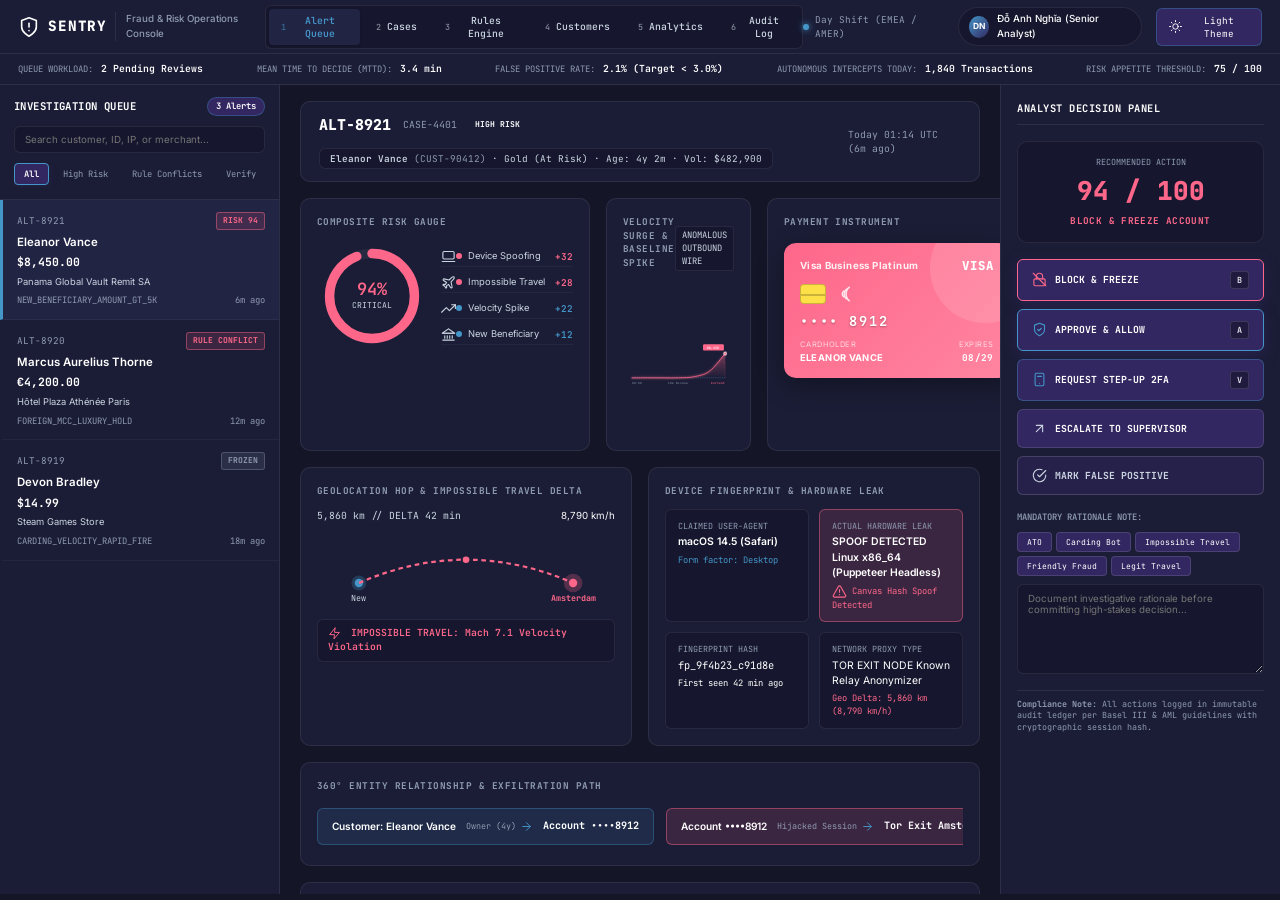
==== index.html @ a7fdd6cf "style: apply requested palette (#141527 bg, #322761 buttons, #ffffff text, #4496C8/#FE678A accents) " ====
<!DOCTYPE html>
<html lang="en">
<head>
  <meta charset="UTF-8">
  <meta name="viewport" content="width=device-width, initial-scale=1.0">
  <title>SENTRY — Fraud & Risk Operations Console</title>
  <meta name="description" content="Visual-first fraud risk operations console with real-time velocity curves, radial risk gauges, and geolocation hop diagrams.">
  <link rel="preconnect" href="https://fonts.googleapis.com">
  <link rel="preconnect" href="https://fonts.gstatic.com" crossorigin>
  <link href="https://fonts.googleapis.com/css2?family=Inter:wght@400;500;600;700&family=JetBrains+Mono:wght@400;500;600;700&display=swap" rel="stylesheet">
  <link rel="stylesheet" href="css/styles.css">
  <link rel="icon" type="image/svg+xml" href="data:image/svg+xml,<svg xmlns='http://www.w3.org/2000/svg' viewBox='0 0 24 24' fill='%2300F0FF'><path d='M12 2L3 6v6c0 5.55 3.84 10.74 9 12 5.16-1.26 9-6.45 9-12V6l-9-4zm0 2.18l7 3.12v4.7c0 4.58-3.15 8.87-7 9.94-3.85-1.07-7-5.36-7-9.94V7.3l7-3.12z'/></svg>">
</head>
<body class="dark-theme">

  <!-- Top Navigation Strip -->
  <header class="sentry-top-bar">
    <div class="brand-section">
      <div class="brand-mark">
        <svg class="brand-shield-svg sentry-icon sentry-icon-lg" viewBox="0 0 24 24" fill="none" stroke="#4496C8" stroke-width="2" stroke-linecap="round" stroke-linejoin="round">
          <path d="M12 22s8-4 8-10V5l-8-3-8 3v7c0 6 8 10 8 10z"/>
          <path d="M12 8v4"/>
          <path d="M12 16h.01"/>
        </svg>
        <span class="brand-name">SENTRY</span>
        <span class="console-label">Fraud & Risk Operations Console</span>
      </div>
    </div>

    <!-- Navigation Tabs -->
    <nav class="nav-tabs-group" aria-label="Operations Navigation">
      <button class="nav-tab active" data-view="queue">
        <span class="tab-idx">1</span> Alert Queue
      </button>
      <button class="nav-tab" data-view="cases">
        <span class="tab-idx">2</span> Cases
      </button>
      <button class="nav-tab" data-view="rules">
        <span class="tab-idx">3</span> Rules Engine
      </button>
      <button class="nav-tab" data-view="customers">
        <span class="tab-idx">4</span> Customers
      </button>
      <button class="nav-tab" data-view="analytics">
        <span class="tab-idx">5</span> Analytics
      </button>
      <button class="nav-tab" data-view="audit">
        <span class="tab-idx">6</span> Audit Log
      </button>
    </nav>

    <!-- Header Right -->
    <div class="header-right">
      <div class="shift-status-pill">
        <span class="shift-status-dot"></span>
        <span>Day Shift (EMEA / AMER)</span>
      </div>
      <div class="analyst-badge">
        <div class="analyst-avatar">DN</div>
        <span>Đỗ Anh Nghĩa (Senior Analyst)</span>
      </div>
      <button class="btn-theme-toggle" id="btnThemeToggle" title="Toggle Clinical Dark / Light Theme">
        <svg class="sentry-icon sentry-icon-sm" viewBox="0 0 24 24" fill="none" stroke="currentColor" stroke-width="1.75" stroke-linecap="round" stroke-linejoin="round"><circle cx="12" cy="12" r="5"/><line x1="12" y1="1" x2="12" y2="3"/><line x1="12" y1="21" x2="12" y2="23"/><line x1="4.22" y1="4.22" x2="5.64" y2="5.64"/><line x1="18.36" y1="18.36" x2="19.78" y2="19.78"/><line x1="1" y1="12" x2="3" y2="12"/><line x1="21" y1="12" x2="23" y2="12"/><line x1="4.22" y1="19.78" x2="5.64" y2="18.36"/><line x1="18.36" y1="5.64" x2="19.78" y2="4.22"/></svg> Light Theme
      </button>
    </div>
  </header>

  <!-- Sub-Header KPI Ticker -->
  <aside class="sentry-kpi-strip" aria-label="Operational Telemetry">
    <div class="kpi-block">
      <span class="kpi-lbl">Queue Workload:</span>
      <span class="kpi-val text-danger" id="kpiOpenAlerts">24 Pending Reviews</span>
    </div>
    <div class="kpi-block">
      <span class="kpi-lbl">Mean Time to Decide (MTTD):</span>
      <span class="kpi-val">3.4 min</span>
    </div>
    <div class="kpi-block">
      <span class="kpi-lbl">False Positive Rate:</span>
      <span class="kpi-val text-clean">2.1% (Target &lt; 3.0%)</span>
    </div>
    <div class="kpi-block">
      <span class="kpi-lbl">Autonomous Intercepts Today:</span>
      <span class="kpi-val">1,840 Transactions</span>
    </div>
    <div class="kpi-block">
      <span class="kpi-lbl">Risk Appetite Threshold:</span>
      <span class="kpi-val">75 / 100</span>
    </div>
  </aside>

  <!-- Main View Router -->
  <main>

    <!-- HERO SCREEN: Split Investigation Workspace -->
    <section class="console-view active" id="view-queue">
      <div class="split-workspace-layout">

        <!-- Left Rail: Alert Queue (300px) -->
        <aside class="split-queue-rail" aria-label="Investigation Queue">
          <div class="queue-header-box">
            <div class="queue-title-row">
              <span class="queue-title">Investigation Queue</span>
              <span class="queue-count-pill" id="queueCountBadge">5 Alerts</span>
            </div>
            <input type="text" class="queue-search-input" id="alertSearchInput" placeholder="Search customer, ID, IP, or merchant...">
            <div class="filter-buttons-row">
              <button class="filter-btn active" data-filter="ALL">All</button>
              <button class="filter-btn" data-filter="HIGH_RISK">High Risk</button>
              <button class="filter-btn" data-filter="RULE_CONFLICT">Rule Conflicts</button>
              <button class="filter-btn" data-filter="NEEDS_VERIFICATION">Verify</button>
              <button class="filter-btn" data-filter="FROZEN">Frozen</button>
            </div>
          </div>

          <div class="alert-queue-list" id="alertQueueList">
            <!-- Dynamically populated via js/app.js -->
          </div>
        </aside>

        <!-- Center Canvas: Evidence Workspace (1fr) -->
        <section class="split-evidence-canvas" aria-label="Forensic Evidence Canvas">
          
          <!-- Alert Summary Header Strip -->
          <div class="evidence-header-strip">
            <div class="evidence-header-left">
              <span class="evidence-header-id mono" id="evidenceAlertId">ALT-8921</span>
              <span class="evidence-header-case mono" id="evidenceCaseId">CASE-4401</span>
              <span class="badge-status badge-danger" id="evidenceStateBadge">HIGH RISK</span>
              <span class="evidence-cust-pill mono" id="evidenceCustomerInfo"></span>
            </div>
            <div class="evidence-header-time mono" id="evidenceTimestamp">2026-09-16 01:14:22 UTC</div>
          </div>

          <!-- TOP ROW: 3 Visual Widgets (Radial Donut Gauge | Velocity Wave Chart | Virtual Card) -->
          <div class="visual-top-row">

            <!-- 1. Radial Donut Risk Gauge -->
            <div class="diagram-card donut-risk-card">
              <div class="diagram-card-title">COMPOSITE RISK GAUGE</div>
              <div class="donut-card-body">
                <div id="radialRiskGauge" class="donut-container"></div>
                <div class="donut-legend-column" id="riskSpectrumBreakdown"></div>
              </div>
            </div>

            <!-- 2. Smooth Spend Velocity Spline Chart -->
            <div class="diagram-card velocity-chart-card">
              <div class="diagram-card-title-row">
                <span class="diagram-card-title">VELOCITY SURGE & BASELINE SPIKE</span>
                <span class="chart-tag mono" id="velocityCardSubtitle">10m Window</span>
              </div>
              <div id="velocitySplineChart" class="spline-chart-container"></div>
            </div>

            <!-- 3. Virtual Payment Card Widget -->
            <div class="diagram-card virtual-card-card">
              <div class="diagram-card-title">PAYMENT INSTRUMENT</div>
              <div id="virtualCardContainer" class="virtual-card-wrapper"></div>
            </div>

          </div>

          <!-- MIDDLE ROW: Geolocation Hop Map & Device Authenticity Dissector -->
          <div class="visual-mid-row">

            <!-- Geolocation Flight Hop Map Diagram -->
            <div class="diagram-card geo-hop-card">
              <div class="diagram-card-title">GEOLOCATION HOP & IMPOSSIBLE TRAVEL DELTA</div>
              <div id="geoHopDiagramContainer"></div>
            </div>

            <!-- Device Authenticity & Hardware Leak -->
            <div class="diagram-card device-authenticity-card">
              <div class="diagram-card-title">DEVICE FINGERPRINT & HARDWARE LEAK</div>
              <div class="device-dissector-grid">
                <div class="dissect-box">
                  <div class="dissect-lbl">CLAIMED USER-AGENT</div>
                  <div class="dissect-val bold" id="evDeviceOS">macOS 14.5 (Safari)</div>
                  <div class="dissect-sub mono text-clean">Form factor: Desktop</div>
                </div>
                <div class="dissect-box" id="evDeviceHardwareBox">
                  <div class="dissect-lbl">ACTUAL HARDWARE LEAK</div>
                  <div class="dissect-val bold" id="evDeviceCanvas">Linux x86_64 (Puppeteer)</div>
                  <div class="dissect-sub mono" id="evDeviceCanvasSub">Canvas Hash Spoof Detected</div>
                </div>
                <div class="dissect-box">
                  <div class="dissect-lbl">FINGERPRINT HASH</div>
                  <div class="dissect-val mono" id="evDeviceFp">fp_9f4b23_c91d8e</div>
                  <div class="dissect-sub mono" id="evDeviceHistory">First seen 42m ago</div>
                </div>
                <div class="dissect-box">
                  <div class="dissect-lbl">NETWORK PROXY TYPE</div>
                  <div class="dissect-val" id="evNetProxy">Tor Exit Node (Known Relay)</div>
                  <div class="dissect-sub mono text-danger" id="evDeviceTz">Timezone Mismatch</div>
                </div>
              </div>
            </div>

          </div>

          <!-- BOTTOM ROW: Entity Relationship Graph & Evidence Trace Timeline -->
          <div class="visual-bottom-row">

            <!-- Entity Relationship Flow Graph -->
            <div class="diagram-card entity-flow-card">
              <div class="diagram-card-title">360° ENTITY RELATIONSHIP & EXFILTRATION PATH</div>
              <div id="entityGraphContainer"></div>
            </div>

            <!-- Evidence Trace Timeline -->
            <div class="diagram-card evidence-timeline-card">
              <div class="diagram-card-title">CHRONOLOGICAL EVIDENCE TRACE</div>
              <div class="timeline-list" id="evidenceTimelineList"></div>
            </div>

            <!-- Triggered Rules & Conflict Resolution Banner -->
            <div class="diagram-card rules-card">
              <div class="diagram-card-title">POLICY RULES & CONFLICT RESOLUTION</div>
              <div id="evidenceRulesList"></div>
            </div>

          </div>

        </section>

        <!-- Right Dock: Decision Panel (300px) -->
        <aside class="split-decision-dock" aria-label="High-Stakes Decision Dock">
          <div class="decision-dock-title">Analyst Decision Panel</div>

          <!-- Score Card -->
          <div class="score-dock-card">
            <span class="score-dock-lbl">RECOMMENDED ACTION</span>
            <div class="score-dock-val" id="decisionScoreDisplay">94 / 100</div>
            <div class="score-dock-recommendation text-danger" id="decisionRecommendation">IMMEDIATE ACCOUNT FREEZE</div>
          </div>

          <!-- Decision Action Buttons -->
          <div class="decision-actions-stack">
            <button class="btn-decision btn-freeze" id="btnActionFreeze">
              <span class="btn-left">
                <svg class="sentry-icon" viewBox="0 0 24 24" fill="none" stroke="currentColor" stroke-width="1.75" stroke-linecap="round" stroke-linejoin="round"><rect x="3" y="11" width="18" height="11" rx="2" ry="2"/><path d="M7 11V7a5 5 0 0 1 10 0v4"/><line x1="2" y1="2" x2="22" y2="22"/></svg>
                BLOCK &amp; FREEZE
              </span>
              <span class="hotkey">B</span>
            </button>
            <button class="btn-decision btn-approve" id="btnActionApprove">
              <span class="btn-left">
                <svg class="sentry-icon" viewBox="0 0 24 24" fill="none" stroke="currentColor" stroke-width="1.75" stroke-linecap="round" stroke-linejoin="round"><path d="M12 22s8-4 8-10V5l-8-3-8 3v7c0 6 8 10 8 10z"/><polyline points="9 12 11 14 15 10"/></svg>
                APPROVE &amp; ALLOW
              </span>
              <span class="hotkey">A</span>
            </button>
            <button class="btn-decision btn-stepup" id="btnActionStepUp">
              <span class="btn-left">
                <svg class="sentry-icon" viewBox="0 0 24 24" fill="none" stroke="currentColor" stroke-width="1.75" stroke-linecap="round" stroke-linejoin="round"><rect x="5" y="2" width="14" height="20" rx="2" ry="2"/><line x1="12" y1="18" x2="12.01" y2="18"/><path d="M9 7h6"/></svg>
                REQUEST STEP-UP 2FA
              </span>
              <span class="hotkey">V</span>
            </button>
            <button class="btn-decision btn-escalate" id="btnActionEscalate">
              <span class="btn-left">
                <svg class="sentry-icon" viewBox="0 0 24 24" fill="none" stroke="currentColor" stroke-width="1.75" stroke-linecap="round" stroke-linejoin="round"><line x1="7" y1="17" x2="17" y2="7"/><polyline points="7 7 17 7 17 17"/></svg>
                ESCALATE TO SUPERVISOR
              </span>
            </button>
            <button class="btn-decision btn-false-pos" id="btnActionFalsePositive">
              <span class="btn-left">
                <svg class="sentry-icon" viewBox="0 0 24 24" fill="none" stroke="currentColor" stroke-width="1.75" stroke-linecap="round" stroke-linejoin="round"><path d="M22 11.08V12a10 10 0 1 1-5.93-9.14"/><polyline points="22 4 12 14.01 9 11.01"/></svg>
                MARK FALSE POSITIVE
              </span>
            </button>
          </div>

          <!-- Analyst Rationale & Note Box -->
          <div class="rationale-dock-box">
            <span class="rationale-lbl">Mandatory Rationale Note:</span>
            <div class="tag-buttons-cloud">
              <button class="tag-btn" data-tag="Account Takeover (ATO)">ATO</button>
              <button class="tag-btn" data-tag="Carding Botnet">Carding Bot</button>
              <button class="tag-btn" data-tag="Impossible Travel">Impossible Travel</button>
              <button class="tag-btn" data-tag="Friendly Fraud">Friendly Fraud</button>
              <button class="tag-btn" data-tag="Legitimate Travel">Legit Travel</button>
            </div>
            <textarea class="analyst-note-textarea" id="analystNoteInput" placeholder="Document investigative rationale before committing high-stakes decision..."></textarea>
          </div>

          <!-- Audit Compliance Stamp -->
          <div class="decision-audit-stamp">
            <strong>Compliance Note:</strong> All actions logged in immutable audit ledger per Basel III & AML guidelines with cryptographic session hash.
          </div>
        </aside>

      </div>
    </section>

    <!-- VIEW 2: CASES -->
    <section class="console-view secondary-view-container" id="view-cases">
      <div class="view-header-row">
        <h2 class="view-heading">Investigation Cases & SLA Management</h2>
      </div>
      <div class="data-table-wrapper">
        <table class="forensic-table">
          <thead>
            <tr>
              <th>CASE ID</th>
              <th>PRIORITY</th>
              <th>PRIMARY ENTITY</th>
              <th>ASSIGNED ANALYST</th>
              <th>ALERTS ATTACHED</th>
              <th>SLA REMAINING</th>
              <th>STATUS</th>
            </tr>
          </thead>
          <tbody>
            <tr>
              <td class="mono-cell">CASE-4401</td>
              <td><span class="badge-status badge-danger">CRITICAL (P0)</span></td>
              <td class="bold">Eleanor Vance (CUST-90412)</td>
              <td>Đỗ Anh Nghĩa</td>
              <td class="mono-cell">1 Alert ($8,450.00 Wire)</td>
              <td class="mono-cell text-danger">08m 14s</td>
              <td><span class="badge-status badge-danger">UNDER_REVIEW</span></td>
            </tr>
            <tr>
              <td class="mono-cell">CASE-4402</td>
              <td><span class="badge-status badge-conflict">RULE_CONFLICT (P1)</span></td>
              <td class="bold">Marcus Aurelius Thorne (VIP)</td>
              <td>Đỗ Anh Nghĩa</td>
              <td class="mono-cell">1 Alert (€4,200.00 POS)</td>
              <td class="mono-cell">32m 00s</td>
              <td><span class="badge-status badge-conflict">CONFLICT_TRIAGE</span></td>
            </tr>
            <tr>
              <td class="mono-cell">CASE-4403</td>
              <td><span class="badge-status badge-frozen">AUTOMATED (P0)</span></td>
              <td class="bold">Devon Bradley (Carding Swarm)</td>
              <td>Sentry Autopilot</td>
              <td class="mono-cell">48 Micro-transactions</td>
              <td class="mono-cell text-clean">COMPLETED</td>
              <td><span class="badge-status badge-frozen">FROZEN</span></td>
            </tr>
          </tbody>
        </table>
      </div>
    </section>

    <!-- VIEW 3: RULES ENGINE -->
    <section class="console-view secondary-view-container" id="view-rules">
      <div class="view-header-row">
        <h2 class="view-heading">Rules Engine & Velocity Limits</h2>
      </div>
      <div class="rules-inventory-grid" id="rulesListContainer">
        <!-- Rendered dynamically -->
      </div>
    </section>

    <!-- VIEW 4: CUSTOMERS -->
    <section class="console-view secondary-view-container" id="view-customers">
      <div class="view-header-row">
        <h2 class="view-heading">Customer 360° Risk Directory</h2>
      </div>
      <div class="data-table-wrapper">
        <table class="forensic-table">
          <thead>
            <tr>
              <th>CUSTOMER ID</th>
              <th>FULL NAME</th>
              <th>EMAIL</th>
              <th>TRUST TIER</th>
              <th>ACCOUNT AGE</th>
              <th>LIFETIME SPEND</th>
              <th>DISPUTE RISK</th>
              <th>ACTION</th>
            </tr>
          </thead>
          <tbody id="customersTableBody">
            <!-- Rendered dynamically -->
          </tbody>
        </table>
      </div>
    </section>

    <!-- VIEW 5: ANALYTICS -->
    <section class="console-view secondary-view-container" id="view-analytics">
      <div class="view-header-row">
        <h2 class="view-heading">Risk Operations Analytics & Performance</h2>
      </div>
      <div class="analytics-cards-grid" id="analyticsMetrics">
        <!-- Rendered dynamically -->
      </div>
    </section>

    <!-- VIEW 6: AUDIT LOG -->
    <section class="console-view secondary-view-container" id="view-audit">
      <div class="view-header-row">
        <h2 class="view-heading">Immutable Forensic Audit Ledger</h2>
      </div>
      <div class="data-table-wrapper">
        <table class="forensic-table">
          <thead>
            <tr>
              <th>AUDIT ID</th>
              <th>TIMESTAMP (UTC)</th>
              <th>ACTOR / ROLE</th>
              <th>TARGET ENTITY</th>
              <th>ACTION TAKEN</th>
              <th>INVESTIGATIVE RATIONALE</th>
              <th>OUTCOME</th>
            </tr>
          </thead>
          <tbody id="auditLogTableBody">
            <!-- Rendered dynamically -->
          </tbody>
        </table>
      </div>
    </section>

  </main>

  <!-- Scripts -->
  <script src="js/icons.js"></script>
  <script src="js/data.js"></script>
  <script src="js/visuals.js"></script>
  <script src="js/app.js"></script>
</body>
</html>
---- css/styles.css ----
/* ==========================================================================
   SENTRY // Visual-First Fraud & Risk Operations Console
   Aesthetics Inspired by Modern High-Density Fintech Dashboards (Ref. Xihu)
   Diagrams, Wave Charts, Radial Donut Gauges, Virtual Cards & Flight Hop Maps
   ========================================================================== */

:root {
  /* Requested Color System:
     - nền: #141527
     - màu button: #322761
     - màu chữ: #ffffff
     - các màu nổi bật dùng cho thẻ ngân hàng / sơ đồ ...: #4496C8 , #FE678A
  */
  --bg-app: #141527;
  --bg-surface: #1B1D36;
  --bg-surface-elevated: #222444;
  --bg-surface-hover: #2B2E54;
  --bg-surface-input: #16172E;
  
  --btn-primary: #322761;
  --btn-primary-hover: #3E3275;
  --btn-primary-active: #281F50;

  --border-color: rgba(255, 255, 255, 0.08);
  --border-subtle: rgba(255, 255, 255, 0.04);
  --border-strong: rgba(68, 150, 200, 0.25);
  --border-focus: #4496C8;

  --text-primary: #FFFFFF;
  --text-secondary: #CBD5E1;
  --text-muted: #8E9BB0;
  --text-inverse: #141527;

  /* Highlight Colors: #4496C8 and #FE678A */
  --accent-cyan: #4496C8;
  --accent-blue: #4496C8;
  --accent-pink: #FE678A;
  --accent-purple: #322761;
  --accent-amber: #FE678A;
  --accent-green: #4496C8;

  --risk-high: #FE678A;
  --risk-high-bg: rgba(254, 103, 138, 0.14);
  --risk-high-border: rgba(254, 103, 138, 0.45);

  --risk-warn: #4496C8;
  --risk-warn-bg: rgba(68, 150, 200, 0.14);
  --risk-warn-border: rgba(68, 150, 200, 0.45);

  --risk-clean: #4496C8;
  --risk-clean-bg: rgba(68, 150, 200, 0.12);
  --risk-clean-border: rgba(68, 150, 200, 0.35);

  --risk-conflict: #FE678A;
  --risk-conflict-bg: rgba(254, 103, 138, 0.14);
  --risk-conflict-border: rgba(254, 103, 138, 0.45);

  --risk-frozen: #8E9BB0;
  --risk-frozen-bg: rgba(142, 155, 176, 0.14);
  --risk-frozen-border: rgba(142, 155, 176, 0.35);

  /* Typography */
  --font-body: 'Inter', -apple-system, BlinkMacSystemFont, 'Segoe UI', sans-serif;
  --font-mono: 'JetBrains Mono', monospace;

  /* Card Geometry */
  --radius-sm: 6px;
  --radius-md: 10px;
  --radius-lg: 14px;
}

/* Light Theme Support */
body:not(.dark-theme) {
  --bg-app: #F4F6FA;
  --bg-surface: #FFFFFF;
  --bg-surface-elevated: #F8FAFC;
  --bg-surface-hover: #EEF2F6;
  --bg-surface-input: #F1F5F9;

  --border-color: #E2E8F0;
  --border-subtle: #EDF2F7;
  --border-strong: #CBD5E1;
  --border-focus: #0284C7;

  --text-primary: #0F172A;
  --text-secondary: #475569;
  --text-muted: #64748B;
  --text-inverse: #FFFFFF;

  --risk-high-bg: #FEF2F2;
  --risk-high-border: #FCA5A5;
  --risk-warn-bg: #FFFBEB;
  --risk-warn-border: #FDE68A;
  --risk-clean-bg: #ECFDF5;
  --risk-clean-border: #A7F3D0;
  --risk-conflict-bg: #F5F3FF;
  --risk-conflict-border: #DDD6FE;
}

/* Reset */
*, *::before, *::after {
  box-sizing: border-box;
  margin: 0;
  padding: 0;
}

html, body {
  height: 100%;
  font-family: var(--font-body);
  font-size: 13px;
  line-height: 1.45;
  color: var(--text-primary);
  background-color: var(--bg-app);
  -webkit-font-smoothing: antialiased;
}

/* Monospace Utilities */
.mono { font-family: var(--font-mono); }
.bold { font-weight: 600; }
.text-muted { color: var(--text-muted); }
.text-danger { color: var(--risk-high); }
.text-warning { color: var(--risk-warn); }
.text-clean { color: var(--risk-clean); }

/* Minimalist Icon System (Line-art Geometric SVGs) */
.sentry-icon {
  width: 15px;
  height: 15px;
  display: inline-block;
  vertical-align: middle;
  stroke-width: 1.75;
  stroke: currentColor;
  fill: none;
  stroke-linecap: round;
  stroke-linejoin: round;
  flex-shrink: 0;
}

.sentry-icon-lg {
  width: 18px;
  height: 18px;
}

.sentry-icon-sm {
  width: 13px;
  height: 13px;
}

/* Scrollbars */
::-webkit-scrollbar { width: 5px; height: 5px; }
::-webkit-scrollbar-track { background: var(--bg-surface-input); }
::-webkit-scrollbar-thumb { background: var(--border-strong); border-radius: 2px; }
::-webkit-scrollbar-thumb:hover { background: var(--text-muted); }

/* ==========================================================================
   Header: Top Navigation Strip
   ========================================================================== */
.sentry-top-bar {
  height: 54px;
  background: var(--bg-surface);
  border-bottom: 1px solid var(--border-color);
  display: flex;
  align-items: center;
  justify-content: space-between;
  padding: 0 18px;
  position: sticky;
  top: 0;
  z-index: 50;
}

.brand-section {
  display: flex;
  align-items: center;
  gap: 12px;
}

.brand-mark {
  display: flex;
  align-items: center;
  gap: 8px;
}

.brand-shield-svg {
  width: 22px;
  height: 22px;
}

.brand-name {
  font-family: var(--font-mono);
  font-size: 1.1rem;
  font-weight: 800;
  letter-spacing: 0.06em;
  color: var(--text-primary);
}

.console-label {
  font-family: var(--font-body);
  font-size: 0.75rem;
  color: var(--text-muted);
  font-weight: 500;
  padding-left: 10px;
  border-left: 1px solid var(--border-color);
}

/* Nav Tabs */
.nav-tabs-group {
  display: flex;
  align-items: center;
  gap: 4px;
  background: var(--bg-surface-input);
  padding: 3px;
  border-radius: var(--radius-sm);
  border: 1px solid var(--border-color);
}

.nav-tab {
  background: transparent;
  border: none;
  color: var(--text-secondary);
  font-family: var(--font-mono);
  font-size: 0.75rem;
  font-weight: 500;
  padding: 5px 12px;
  border-radius: 4px;
  cursor: pointer;
  display: inline-flex;
  align-items: center;
  gap: 6px;
  transition: all 0.15s ease;
}

.nav-tab:hover {
  color: var(--text-primary);
}

.nav-tab.active {
  background: var(--bg-surface-elevated);
  color: var(--accent-cyan);
  box-shadow: 0 1px 3px rgba(0,0,0,0.2);
  font-weight: 600;
}

.nav-tab .tab-idx {
  font-size: 0.65rem;
  opacity: 0.6;
}

/* Header Right */
.header-right {
  display: flex;
  align-items: center;
  gap: 14px;
}

.shift-status-pill {
  display: flex;
  align-items: center;
  gap: 6px;
  font-size: 0.72rem;
  font-family: var(--font-mono);
  color: var(--text-muted);
}

.shift-status-dot {
  width: 6px;
  height: 6px;
  border-radius: 50%;
  background: var(--accent-green);
  box-shadow: 0 0 6px var(--accent-green);
}

.analyst-badge {
  display: flex;
  align-items: center;
  gap: 8px;
  padding: 4px 10px;
  background: var(--bg-surface-input);
  border: 1px solid var(--border-color);
  border-radius: 20px;
  font-size: 0.75rem;
  font-weight: 500;
}

.analyst-avatar {
  width: 22px;
  height: 22px;
  border-radius: 50%;
  background: linear-gradient(135deg, var(--accent-cyan), var(--accent-purple));
  color: #FFFFFF;
  display: flex;
  align-items: center;
  justify-content: center;
  font-size: 0.65rem;
  font-weight: 700;
}

.btn-theme-toggle {
  background: var(--btn-primary);
  border: 1px solid rgba(68, 150, 200, 0.35);
  color: #FFFFFF;
  font-size: 0.72rem;
  font-family: var(--font-mono);
  padding: 5px 12px;
  border-radius: var(--radius-sm);
  cursor: pointer;
  display: inline-flex;
  align-items: center;
  gap: 6px;
  transition: all 0.15s ease;
}

.btn-theme-toggle:hover {
  background: var(--btn-primary-hover);
  border-color: var(--accent-blue);
  box-shadow: 0 2px 10px rgba(68, 150, 200, 0.25);
  color: #FFFFFF;
}

/* ==========================================================================
   Operational Ticker KPI Bar
   ========================================================================== */
.sentry-kpi-strip {
  background: var(--bg-surface);
  border-bottom: 1px solid var(--border-color);
  padding: 8px 18px;
  display: flex;
  align-items: center;
  justify-content: space-between;
  gap: 16px;
  font-size: 0.75rem;
}

.kpi-block {
  display: flex;
  align-items: center;
  gap: 8px;
}

.kpi-lbl {
  font-family: var(--font-mono);
  font-size: 0.68rem;
  color: var(--text-muted);
  text-transform: uppercase;
}

.kpi-val {
  font-family: var(--font-mono);
  font-weight: 600;
  color: var(--text-primary);
}

/* ==========================================================================
   Views Router
   ========================================================================== */
.console-view {
  display: none;
}

.console-view.active {
  display: block;
}

/* ==========================================================================
   HERO SCREEN: Split Investigation Workspace
   [ Alert Queue (300px) | Evidence Workspace (1fr) | Decision Panel (300px) ]
   ========================================================================== */
.split-workspace-layout {
  display: grid;
  grid-template-columns: 280px minmax(0, 1fr) 280px;
  height: calc(100vh - 54px - 37px);
  overflow: hidden;
}

/* --- Left Rail: Alert Queue --- */
.split-queue-rail {
  background: var(--bg-surface);
  border-right: 1px solid var(--border-color);
  display: flex;
  flex-direction: column;
  overflow: hidden;
  min-width: 0;
}

.queue-header-box {
  padding: 12px 14px;
  border-bottom: 1px solid var(--border-color);
  display: flex;
  flex-direction: column;
  gap: 10px;
}

.queue-title-row {
  display: flex;
  align-items: center;
  justify-content: space-between;
}

.queue-title {
  font-family: var(--font-mono);
  font-size: 0.82rem;
  font-weight: 700;
  letter-spacing: 0.04em;
  text-transform: uppercase;
}

.queue-count-pill {
  font-family: var(--font-mono);
  font-size: 0.68rem;
  font-weight: 600;
  background: var(--btn-primary);
  border: 1px solid rgba(68, 150, 200, 0.35);
  padding: 2px 8px;
  border-radius: 12px;
  color: #FFFFFF;
}

.queue-search-input {
  width: 100%;
  background: var(--bg-surface-input);
  border: 1px solid var(--border-color);
  color: var(--text-primary);
  font-family: var(--font-body);
  font-size: 0.75rem;
  padding: 7px 10px;
  border-radius: var(--radius-sm);
  outline: none;
}

.queue-search-input:focus {
  border-color: var(--border-focus);
}

.filter-buttons-row {
  display: flex;
  gap: 4px;
  overflow-x: auto;
  padding-bottom: 2px;
}

.filter-btn {
  background: transparent;
  border: 1px solid transparent;
  color: var(--text-muted);
  font-family: var(--font-mono);
  font-size: 0.68rem;
  padding: 4px 9px;
  border-radius: 4px;
  cursor: pointer;
  white-space: nowrap;
  transition: all 0.15s ease;
}

.filter-btn:hover {
  background: var(--bg-surface-hover);
  color: #FFFFFF;
}

.filter-btn.active {
  background: var(--btn-primary);
  color: #FFFFFF;
  border-color: var(--accent-blue);
  font-weight: 600;
  box-shadow: 0 2px 8px rgba(50, 39, 97, 0.4);
}

.alert-queue-list {
  flex: 1;
  overflow-y: auto;
}

.queue-alert-card {
  padding: 12px 14px;
  border-bottom: 1px solid var(--border-subtle);
  cursor: pointer;
  display: flex;
  flex-direction: column;
  gap: 4px;
  transition: all 0.15s ease;
  border-left: 3px solid transparent;
}

.queue-alert-card:hover {
  background: var(--bg-surface-hover);
}

.queue-alert-card.active {
  background: var(--bg-surface-elevated);
  border-left-color: var(--accent-cyan);
}

.alert-card-top {
  display: flex;
  align-items: center;
  justify-content: space-between;
}

.alert-card-id {
  font-size: 0.72rem;
  color: var(--text-muted);
}

.alert-card-cust {
  font-weight: 600;
  font-size: 0.88rem;
  color: var(--text-primary);
}

.alert-card-amt {
  font-size: 0.88rem;
  font-weight: 700;
  color: var(--text-primary);
}

.alert-card-merchant {
  font-size: 0.72rem;
  color: var(--text-secondary);
  white-space: nowrap;
  overflow: hidden;
  text-overflow: ellipsis;
}

.alert-card-bottom {
  display: flex;
  align-items: center;
  justify-content: space-between;
  margin-top: 2px;
  font-size: 0.68rem;
  color: var(--text-muted);
}

/* Status Badges */
.badge-status {
  font-family: var(--font-mono);
  font-size: 0.62rem;
  font-weight: 700;
  padding: 2px 6px;
  border-radius: 3px;
  text-transform: uppercase;
}

.badge-danger {
  background: var(--risk-high-bg);
  color: var(--risk-high);
  border: 1px solid var(--risk-high-border);
}

.badge-warning {
  background: var(--risk-warn-bg);
  color: var(--risk-warn);
  border: 1px solid var(--risk-warn-border);
}

.badge-clean {
  background: var(--risk-clean-bg);
  color: var(--risk-clean);
  border: 1px solid var(--risk-clean-border);
}

.badge-conflict {
  background: var(--risk-conflict-bg);
  color: var(--risk-conflict);
  border: 1px solid var(--risk-conflict-border);
}

.badge-frozen {
  background: var(--risk-frozen-bg);
  color: var(--risk-frozen);
  border: 1px solid var(--risk-frozen-border);
}

/* --- Center Canvas: Evidence Workspace --- */
.split-evidence-canvas {
  background: var(--bg-app);
  overflow-y: auto;
  padding: 16px 20px;
  display: flex;
  flex-direction: column;
  gap: 16px;
  min-width: 0;
}

.evidence-header-strip {
  background: var(--bg-surface);
  border: 1px solid var(--border-color);
  border-radius: var(--radius-md);
  padding: 12px 18px;
  display: flex;
  align-items: center;
  justify-content: space-between;
}

.evidence-header-left {
  display: flex;
  align-items: center;
  gap: 12px;
  flex-wrap: wrap;
}

.evidence-header-id {
  font-family: var(--font-mono);
  font-size: 1.15rem;
  font-weight: 800;
}

.evidence-header-case {
  font-family: var(--font-mono);
  font-size: 0.75rem;
  color: var(--text-muted);
}

.evidence-cust-pill {
  font-size: 0.72rem;
  background: var(--bg-surface-input);
  border: 1px solid var(--border-color);
  padding: 3px 10px;
  border-radius: var(--radius-sm);
  color: var(--text-secondary);
  display: inline-flex;
  align-items: center;
  gap: 6px;
}

.evidence-header-time {
  font-family: var(--font-mono);
  font-size: 0.75rem;
  color: var(--text-muted);
}

/* Generic Diagram Card */
.diagram-card {
  background: var(--bg-surface);
  border: 1px solid var(--border-color);
  border-radius: var(--radius-md);
  padding: 16px;
  display: flex;
  flex-direction: column;
  position: relative;
  transition: all 0.2s ease;
}

.diagram-card:hover {
  border-color: var(--border-strong);
}

.diagram-card-title {
  font-family: var(--font-mono);
  font-size: 0.72rem;
  font-weight: 700;
  color: var(--text-muted);
  text-transform: uppercase;
  letter-spacing: 0.05em;
  margin-bottom: 12px;
}

.diagram-card-title-row {
  display: flex;
  align-items: center;
  justify-content: space-between;
  margin-bottom: 12px;
}

.chart-tag {
  font-size: 0.68rem;
  background: var(--bg-surface-input);
  border: 1px solid var(--border-color);
  padding: 2px 6px;
  border-radius: 3px;
  color: var(--text-secondary);
}

/* ==========================================================================
   TOP ROW: 3 Visual Widgets (Donut Gauge | Wave Chart | Virtual Card)
   ========================================================================== */
.visual-top-row {
  display: grid;
  grid-template-columns: 290px 1fr 260px;
  gap: 16px;
}

/* 1. Radial Donut Risk Gauge */
.donut-card-body {
  display: flex;
  align-items: center;
  gap: 14px;
}

.donut-container {
  width: 110px;
  height: 110px;
  flex-shrink: 0;
}

.donut-gauge-wrap {
  position: relative;
  width: 110px;
  height: 110px;
}

.donut-svg {
  width: 100%;
  height: 100%;
}

.donut-center-text {
  position: absolute;
  inset: 0;
  display: flex;
  flex-direction: column;
  align-items: center;
  justify-content: center;
}

.donut-score {
  font-size: 1.3rem;
  line-height: 1;
}

.donut-lbl {
  font-family: var(--font-mono);
  font-size: 0.62rem;
  color: var(--text-muted);
  margin-top: 2px;
}

.donut-legend-column {
  display: flex;
  flex-direction: column;
  gap: 6px;
  flex: 1;
}

.spectrum-legend-item {
  display: flex;
  align-items: center;
  justify-content: space-between;
  font-size: 0.72rem;
  padding: 2px 0;
  border-bottom: 1px solid var(--border-subtle);
}

.spectrum-dot {
  width: 6px;
  height: 6px;
  border-radius: 50%;
  display: inline-block;
  margin-right: 6px;
}

.spectrum-cat {
  color: var(--text-secondary);
}

/* 2. Spend Velocity Spline Chart */
.spline-chart-container {
  height: 140px;
  width: 100%;
}

/* 3. Virtual Payment Card Widget (Inspired by Xihu Debit Card) */
.virtual-card-wrapper {
  display: flex;
  align-items: center;
  justify-content: center;
  height: 140px;
}

.virtual-card-widget {
  width: 100%;
  height: 135px;
  border-radius: 12px;
  padding: 14px 16px;
  color: #FFFFFF;
  display: flex;
  flex-direction: column;
  justify-content: space-between;
  box-shadow: 0 8px 24px rgba(0, 0, 0, 0.35);
  position: relative;
  overflow: hidden;
}

.virtual-card-widget::after {
  content: '';
  position: absolute;
  top: -30px;
  right: -30px;
  width: 110px;
  height: 110px;
  border-radius: 50%;
  background: rgba(255, 255, 255, 0.12);
  pointer-events: none;
}

.card-widget-top {
  display: flex;
  align-items: center;
  justify-content: space-between;
  font-size: 0.75rem;
}

.card-brand-title {
  font-weight: 700;
  letter-spacing: 0.04em;
  opacity: 0.9;
}

.card-network-logo {
  font-family: var(--font-mono);
  font-weight: 800;
  font-size: 0.95rem;
  letter-spacing: 0.08em;
}

.card-chip-row {
  display: flex;
  align-items: center;
  gap: 12px;
}

.card-emv-chip {
  width: 26px;
  height: 20px;
  border-radius: 4px;
  position: relative;
  border: 1px solid rgba(0, 0, 0, 0.2);
}

.chip-line {
  position: absolute;
  top: 9px;
  left: 0;
  right: 0;
  height: 2px;
  background: rgba(0, 0, 0, 0.2);
}

.contactless-icon {
  opacity: 0.85;
}

.card-pan-row {
  font-size: 1.05rem;
  font-weight: 700;
  letter-spacing: 0.14em;
  text-shadow: 0 1px 2px rgba(0,0,0,0.3);
}

.card-widget-bottom {
  display: flex;
  align-items: flex-end;
  justify-content: space-between;
}

.card-sub-lbl {
  font-size: 0.58rem;
  opacity: 0.7;
  letter-spacing: 0.06em;
}

.card-holder-name {
  font-size: 0.72rem;
  font-weight: 700;
  letter-spacing: 0.04em;
}

/* ==========================================================================
   MIDDLE ROW: Geolocation Hop & Device Dissector
   ========================================================================== */
.visual-mid-row {
  display: grid;
  grid-template-columns: 1fr 1fr;
  gap: 16px;
}

.geo-hop-box {
  display: flex;
  flex-direction: column;
  gap: 6px;
}

.geo-hop-header {
  display: flex;
  align-items: center;
  justify-content: space-between;
  font-size: 0.75rem;
}

.geo-tag {
  color: var(--text-secondary);
}

.geo-verdict-bar {
  font-size: 0.75rem;
  margin-top: 4px;
  padding: 6px 10px;
  background: var(--bg-surface-input);
  border-radius: var(--radius-sm);
  border: 1px solid var(--border-color);
}

/* Device Dissector Grid */
.device-dissector-grid {
  display: grid;
  grid-template-columns: 1fr 1fr;
  gap: 10px;
}

.dissect-box {
  background: var(--bg-surface-input);
  border: 1px solid var(--border-color);
  border-radius: var(--radius-sm);
  padding: 10px 12px;
  display: flex;
  flex-direction: column;
  gap: 2px;
}

.dissect-box.highlight-danger {
  border-color: var(--risk-high-border);
  background: var(--risk-high-bg);
}

.dissect-lbl {
  font-family: var(--font-mono);
  font-size: 0.65rem;
  color: var(--text-muted);
}

.dissect-val {
  font-size: 0.8rem;
}

.dissect-sub {
  font-size: 0.68rem;
  margin-top: 2px;
}

/* ==========================================================================
   BOTTOM ROW: Entity Flow Graph & Timeline & Rules
   ========================================================================== */
.visual-bottom-row {
  display: flex;
  flex-direction: column;
  gap: 16px;
}

/* Entity Graph Strip */
.entity-graph-strip {
  display: flex;
  align-items: center;
  gap: 12px;
  overflow-x: auto;
  padding: 4px 0;
}

.entity-step-node {
  background: var(--bg-surface-input);
  border: 1px solid var(--border-color);
  border-radius: var(--radius-sm);
  padding: 10px 14px;
  display: flex;
  align-items: center;
  gap: 10px;
  white-space: nowrap;
}

.entity-step-node.node-danger {
  border-color: var(--risk-high-border);
  background: var(--risk-high-bg);
}

.entity-step-node.node-clean {
  border-color: var(--risk-clean-border);
  background: var(--risk-clean-bg);
}

.entity-name {
  font-weight: 600;
  font-size: 0.78rem;
}

.entity-arrow-wrap {
  display: flex;
  align-items: center;
  gap: 4px;
  color: var(--text-muted);
}

.entity-link-lbl {
  font-size: 0.65rem;
  color: var(--text-muted);
}

.entity-arrow {
  color: var(--accent-cyan);
}

.entity-target {
  font-family: var(--font-mono);
  font-size: 0.78rem;
  font-weight: 700;
}

/* Timeline */
.timeline-list {
  display: flex;
  flex-direction: column;
  position: relative;
  padding-left: 18px;
}

.timeline-list::before {
  content: '';
  position: absolute;
  top: 6px;
  bottom: 6px;
  left: 5px;
  width: 2px;
  background: var(--border-color);
}

.timeline-row {
  position: relative;
  padding-bottom: 12px;
}

.timeline-row:last-child {
  padding-bottom: 0;
}

.timeline-bullet {
  position: absolute;
  left: -18px;
  top: 3px;
  width: 12px;
  height: 12px;
  border-radius: 50%;
  background: var(--bg-surface);
  border: 2px solid var(--border-strong);
}

.timeline-row.type-critical .timeline-bullet {
  border-color: var(--risk-high);
  background: var(--risk-high);
}

.timeline-row.type-warning .timeline-bullet {
  border-color: var(--risk-warn);
  background: var(--risk-warn);
}

.timeline-row.type-clean .timeline-bullet {
  border-color: var(--risk-clean);
  background: var(--risk-clean);
}

.timeline-row.type-current .timeline-bullet {
  border-color: var(--accent-cyan);
  background: var(--accent-cyan);
  box-shadow: 0 0 0 3px rgba(0, 240, 255, 0.2);
}

.timeline-header {
  display: flex;
  align-items: baseline;
  gap: 8px;
  margin-bottom: 2px;
}

.timeline-title {
  font-size: 0.8rem;
  font-weight: 600;
}

.timeline-time {
  font-size: 0.7rem;
  color: var(--text-muted);
}

.timeline-detail {
  font-size: 0.75rem;
  color: var(--text-secondary);
}

/* Rule Conflict Box */
.rule-conflict-banner {
  background: var(--risk-conflict-bg);
  border: 1px solid var(--risk-conflict-border);
  border-radius: var(--radius-sm);
  padding: 10px 14px;
  margin-bottom: 12px;
}

.conflict-title {
  font-family: var(--font-mono);
  font-weight: 700;
  font-size: 0.75rem;
  color: var(--risk-conflict);
  margin-bottom: 4px;
}

.conflict-detail {
  font-size: 0.75rem;
  color: var(--text-secondary);
  line-height: 1.4;
}

.rule-item-card {
  background: var(--bg-surface-input);
  border: 1px solid var(--border-color);
  border-left: 3px solid var(--text-muted);
  border-radius: var(--radius-sm);
  padding: 10px 12px;
  margin-bottom: 8px;
}

.rule-item-card.sev-critical { border-left-color: var(--risk-high); }
.rule-item-card.sev-high { border-left-color: var(--risk-warn); }
.rule-item-card.sev-low { border-left-color: var(--risk-clean); }

.rule-top {
  display: flex;
  align-items: center;
  justify-content: space-between;
  margin-bottom: 4px;
}

.rule-id {
  font-size: 0.72rem;
  font-weight: 700;
}

.rule-name {
  font-weight: 600;
  font-size: 0.78rem;
}

/* ==========================================================================
   Right Dock: Decision Panel (300px)
   ========================================================================== */
.split-decision-dock {
  background: var(--bg-surface);
  border-left: 1px solid var(--border-color);
  display: flex;
  flex-direction: column;
  padding: 16px;
  gap: 16px;
  overflow-y: auto;
  min-width: 0;
}

.decision-dock-title {
  font-family: var(--font-mono);
  font-size: 0.8rem;
  font-weight: 700;
  letter-spacing: 0.05em;
  text-transform: uppercase;
  border-bottom: 1px solid var(--border-color);
  padding-bottom: 8px;
}

.score-dock-card {
  background: var(--bg-surface-input);
  border: 1px solid var(--border-color);
  border-radius: var(--radius-md);
  padding: 14px;
  display: flex;
  flex-direction: column;
  gap: 4px;
  text-align: center;
}

.score-dock-lbl {
  font-family: var(--font-mono);
  font-size: 0.65rem;
  color: var(--text-muted);
}

.score-dock-val {
  font-family: var(--font-mono);
  font-size: 2rem;
  font-weight: 800;
  color: var(--risk-high);
}

.score-dock-recommendation {
  font-family: var(--font-mono);
  font-size: 0.72rem;
  font-weight: 700;
  letter-spacing: 0.04em;
}

/* Decision Action Buttons */
.decision-actions-stack {
  display: flex;
  flex-direction: column;
  gap: 8px;
}

.btn-decision {
  width: 100%;
  padding: 11px 14px;
  font-family: var(--font-mono);
  font-size: 0.75rem;
  font-weight: 700;
  border-radius: var(--radius-sm);
  cursor: pointer;
  display: flex;
  align-items: center;
  justify-content: space-between;
  border: 1px solid rgba(255, 255, 255, 0.12);
  transition: all 0.18s ease;
  background: var(--btn-primary); /* #322761 */
  color: #FFFFFF;
}

.btn-decision .btn-left {
  display: inline-flex;
  align-items: center;
  gap: 8px;
}

.btn-decision .hotkey {
  font-size: 0.65rem;
  opacity: 0.85;
  background: rgba(20, 21, 39, 0.7);
  padding: 2px 6px;
  border-radius: 3px;
  color: #FFFFFF;
  border: 1px solid rgba(255, 255, 255, 0.15);
}

.btn-freeze {
  background: var(--btn-primary);
  border: 1px solid var(--accent-pink);
  color: #FFFFFF;
  box-shadow: 0 4px 14px rgba(50, 39, 97, 0.6);
}
.btn-freeze .sentry-icon {
  color: var(--accent-pink);
}
.btn-freeze:hover {
  background: var(--btn-primary-hover);
  border-color: var(--accent-pink);
  box-shadow: 0 6px 20px rgba(254, 103, 138, 0.35);
  transform: translateY(-1px);
}

.btn-approve {
  background: var(--btn-primary);
  border: 1px solid var(--accent-blue);
  color: #FFFFFF;
  box-shadow: 0 4px 14px rgba(50, 39, 97, 0.6);
}
.btn-approve .sentry-icon {
  color: var(--accent-blue);
}
.btn-approve:hover {
  background: var(--btn-primary-hover);
  border-color: var(--accent-blue);
  box-shadow: 0 6px 20px rgba(68, 150, 200, 0.35);
  transform: translateY(-1px);
}

.btn-stepup {
  background: var(--btn-primary);
  border: 1px solid rgba(68, 150, 200, 0.4);
  color: #FFFFFF;
}
.btn-stepup .sentry-icon {
  color: var(--accent-blue);
}
.btn-stepup:hover {
  background: var(--btn-primary-hover);
  border-color: var(--accent-blue);
}

.btn-escalate {
  background: var(--btn-primary);
  border: 1px solid rgba(255, 255, 255, 0.12);
  color: #FFFFFF;
}
.btn-escalate .sentry-icon {
  color: #CBD5E1;
}
.btn-escalate:hover {
  background: var(--btn-primary-hover);
  border-color: rgba(255, 255, 255, 0.25);
}

.btn-false-pos {
  background: rgba(50, 39, 97, 0.5);
  border: 1px solid rgba(255, 255, 255, 0.15);
  color: #CBD5E1;
}
.btn-false-pos .sentry-icon {
  color: #CBD5E1;
}
.btn-false-pos:hover {
  background: var(--btn-primary);
  color: #FFFFFF;
  border-color: var(--accent-blue);
}

/* Rationale & Notes Box */
.rationale-dock-box {
  display: flex;
  flex-direction: column;
  gap: 8px;
}

.rationale-lbl {
  font-family: var(--font-mono);
  font-size: 0.68rem;
  font-weight: 600;
  color: var(--text-muted);
  text-transform: uppercase;
}

.tag-buttons-cloud {
  display: flex;
  flex-wrap: wrap;
  gap: 4px;
}

.tag-btn {
  background: var(--btn-primary);
  border: 1px solid rgba(255, 255, 255, 0.12);
  font-family: var(--font-mono);
  font-size: 0.62rem;
  padding: 4px 9px;
  border-radius: 4px;
  cursor: pointer;
  color: #FFFFFF;
  transition: all 0.15s ease;
}

.tag-btn:hover, .tag-btn.active {
  background: var(--btn-primary-hover);
  color: #FFFFFF;
  border-color: var(--accent-blue);
  box-shadow: 0 2px 8px rgba(68, 150, 200, 0.25);
}

.analyst-note-textarea {
  width: 100%;
  height: 90px;
  background: var(--bg-surface-input);
  border: 1px solid var(--border-color);
  color: var(--text-primary);
  font-family: var(--font-body);
  font-size: 0.75rem;
  padding: 8px 10px;
  border-radius: var(--radius-sm);
  resize: vertical;
  outline: none;
}

.analyst-note-textarea:focus {
  border-color: var(--border-focus);
}

/* Audit Stamp Footer */
.decision-audit-stamp {
  font-family: var(--font-mono);
  font-size: 0.65rem;
  color: var(--text-muted);
  line-height: 1.4;
  border-top: 1px solid var(--border-color);
  padding-top: 8px;
}

/* ==========================================================================
   Secondary Views: Cases, Rules, Customers, Analytics, Audit Log
   ========================================================================== */
.secondary-view-container {
  padding: 24px;
  max-width: 1440px;
  margin: 0 auto;
}

.view-header-row {
  display: flex;
  align-items: center;
  justify-content: space-between;
  margin-bottom: 18px;
}

.view-heading {
  font-family: var(--font-mono);
  font-size: 1.15rem;
  font-weight: 800;
}

.data-table-wrapper {
  background: var(--bg-surface);
  border: 1px solid var(--border-color);
  border-radius: var(--radius-md);
  overflow-x: auto;
}

.forensic-table {
  width: 100%;
  border-collapse: collapse;
  text-align: left;
}

.forensic-table th {
  background: var(--bg-surface-input);
  padding: 10px 14px;
  font-family: var(--font-mono);
  font-size: 0.68rem;
  font-weight: 700;
  color: var(--text-muted);
  text-transform: uppercase;
  border-bottom: 1px solid var(--border-color);
}

.forensic-table td {
  padding: 12px 14px;
  border-bottom: 1px solid var(--border-subtle);
  font-size: 0.78rem;
}

.forensic-table tr:hover td {
  background: var(--bg-surface-hover);
}

.mono-cell {
  font-family: var(--font-mono);
  font-size: 0.72rem;
}

.rationale-cell {
  font-size: 0.75rem;
  color: var(--text-secondary);
}

.badge-action {
  font-family: var(--font-mono);
  font-size: 0.65rem;
  font-weight: 700;
  padding: 2px 6px;
  border-radius: 3px;
}

.action-frozen { background: var(--risk-high-bg); color: var(--risk-high); }
.action-approved { background: var(--risk-clean-bg); color: var(--risk-clean); }
.action-needs_verification { background: var(--risk-warn-bg); color: var(--risk-warn); }

.badge-verdict {
  font-family: var(--font-mono);
  font-size: 0.65rem;
  font-weight: 700;
  padding: 2px 6px;
  border-radius: 3px;
}

.verdict-danger { color: var(--risk-high); background: var(--risk-high-bg); }
.verdict-clean { color: var(--risk-clean); background: var(--risk-clean-bg); }

/* Rules Engine Grid */
.rules-inventory-grid {
  display: grid;
  grid-template-columns: repeat(auto-fill, minmax(380px, 1fr));
  gap: 16px;
}

.inventory-rule-card {
  background: var(--bg-surface);
  border: 1px solid var(--border-color);
  border-radius: var(--radius-md);
  padding: 16px;
  display: flex;
  flex-direction: column;
  gap: 8px;
}

.inventory-rule-card.has-conflict {
  border-color: var(--risk-conflict-border);
  background: var(--risk-conflict-bg);
}

.rule-card-header {
  display: flex;
  align-items: flex-start;
  justify-content: space-between;
}

.rule-card-id {
  font-size: 0.7rem;
  color: var(--text-muted);
}

.rule-card-name {
  font-weight: 700;
  font-size: 0.88rem;
}

.rule-card-category {
  font-size: 0.68rem;
  color: var(--text-muted);
}

.rule-card-logic {
  background: var(--bg-surface-input);
  padding: 8px 10px;
  border-radius: var(--radius-sm);
  font-size: 0.72rem;
  color: var(--text-primary);
}

.rule-card-footer {
  display: flex;
  justify-content: space-between;
  font-size: 0.7rem;
  color: var(--text-secondary);
  border-top: 1px solid var(--border-subtle);
  padding-top: 8px;
  margin-top: 4px;
}

.rule-conflict-tag {
  font-family: var(--font-mono);
  font-size: 0.7rem;
  color: var(--risk-conflict);
  font-weight: 700;
}

/* Analytics Cards */
.analytics-cards-grid {
  display: grid;
  grid-template-columns: repeat(4, 1fr);
  gap: 16px;
  margin-bottom: 24px;
}

.analytics-stat-card {
  background: var(--bg-surface);
  border: 1px solid var(--border-color);
  border-radius: var(--radius-md);
  padding: 18px;
  display: flex;
  flex-direction: column;
  gap: 4px;
}

.analytics-lbl {
  font-family: var(--font-mono);
  font-size: 0.68rem;
  color: var(--text-muted);
}

.analytics-val {
  font-size: 1.6rem;
  font-weight: 800;
}

.analytics-sub {
  font-size: 0.7rem;
  color: var(--text-muted);
}

.btn-inspect-cust {
  background: var(--btn-primary);
  border: 1px solid rgba(68, 150, 200, 0.35);
  color: #FFFFFF;
  font-family: var(--font-mono);
  font-size: 0.68rem;
  padding: 4px 10px;
  border-radius: 4px;
  cursor: pointer;
  transition: all 0.15s ease;
}

.btn-inspect-cust:hover {
  background: var(--btn-primary-hover);
  border-color: var(--accent-blue);
  color: #FFFFFF;
}

/* Toast */
.sentry-toast {
  position: fixed;
  bottom: 24px;
  right: 24px;
  background: var(--bg-surface-elevated);
  border: 1px solid var(--accent-cyan);
  color: #FFFFFF;
  font-family: var(--font-mono);
  font-size: 0.75rem;
  padding: 10px 16px;
  border-radius: var(--radius-sm);
  box-shadow: 0 8px 24px rgba(0, 0, 0, 0.4);
  z-index: 1000;
  transform: translateY(60px);
  opacity: 0;
  transition: all 0.25s ease;
  pointer-events: none;
}

.sentry-toast.show {
  transform: translateY(0);
  opacity: 1;
}

/* ==========================================================================
   Responsive Reflow: 1440, 1024, 768 Viewports
   ========================================================================== */

/* 1180px Viewport Reflow */
@media (max-width: 1180px) {
  .split-workspace-layout {
    grid-template-columns: 240px minmax(0, 1fr) 250px;
  }

  .visual-top-row {
    grid-template-columns: 1fr 1fr;
  }

  .virtual-card-card {
    grid-column: 1 / -1;
  }

  .analytics-cards-grid {
    grid-template-columns: repeat(2, 1fr);
  }
}

/* 820px Tablet & Mobile Reflow */
@media (max-width: 820px) {
  .sentry-top-bar {
    height: auto;
    padding: 10px 14px;
    flex-wrap: wrap;
    gap: 8px;
  }

  .nav-tabs-group {
    width: 100%;
    overflow-x: auto;
  }

  .header-right {
    width: 100%;
    justify-content: space-between;
  }

  .sentry-kpi-strip {
    overflow-x: auto;
    gap: 12px;
  }

  .split-workspace-layout {
    display: flex;
    flex-direction: column;
    height: auto;
    overflow: visible;
  }

  .split-queue-rail {
    max-height: 280px;
    border-right: none;
    border-bottom: 1px solid var(--border-color);
  }

  .split-evidence-canvas {
    overflow: visible;
    padding: 14px;
  }

  .visual-top-row {
    grid-template-columns: 1fr;
  }

  .visual-mid-row {
    grid-template-columns: 1fr;
  }

  .split-decision-dock {
    border-left: none;
    border-top: 1px solid var(--border-color);
  }

  .analytics-cards-grid {
    grid-template-columns: 1fr;
  }

  .rules-inventory-grid {
    grid-template-columns: 1fr;
  }
}
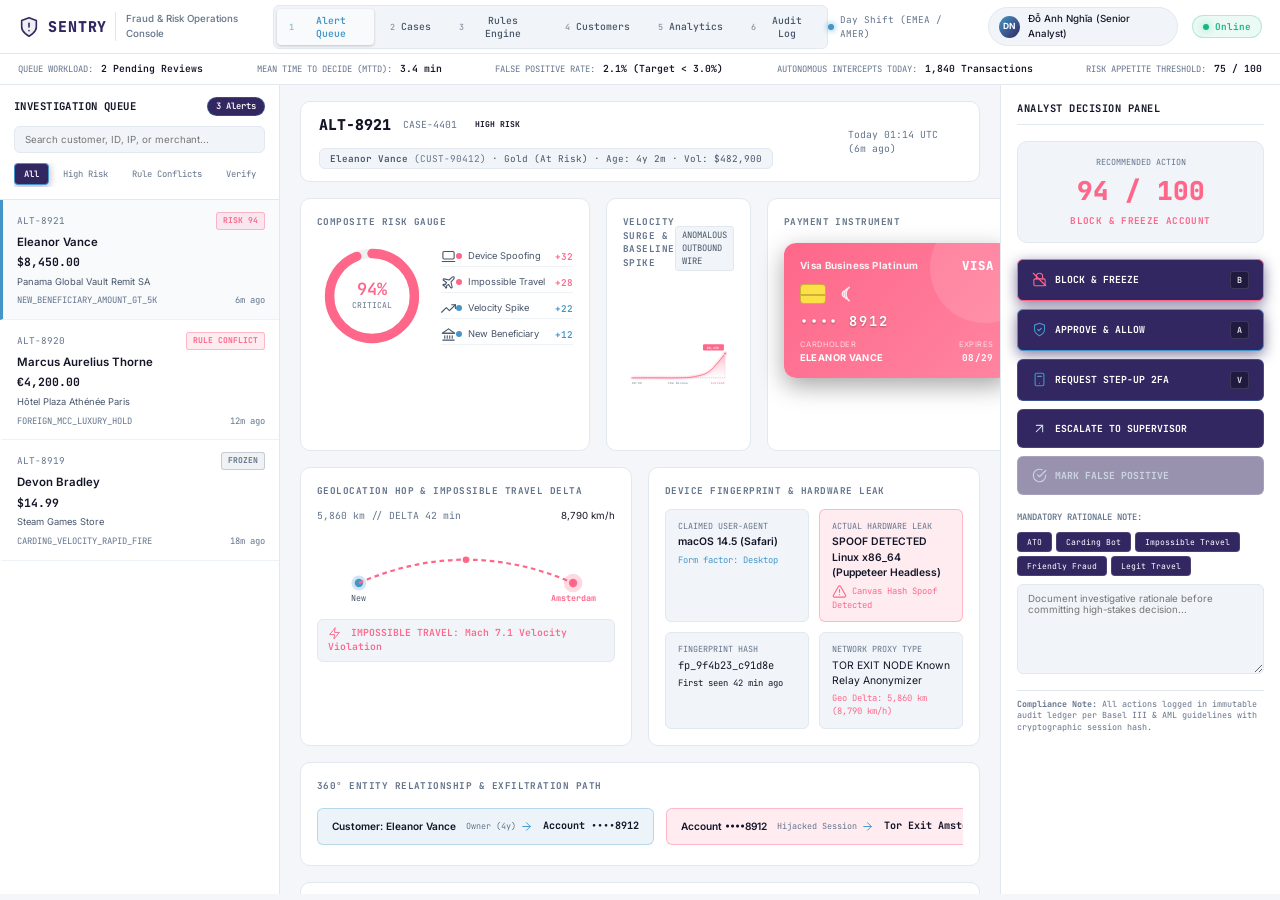
==== commit 6cda7106: "style: set clinical light theme as permanent primary, remove dark theme, and synchronize logo to #32" ====
--- a/index.html
+++ b/index.html
@@ -9,15 +9,15 @@
   <link rel="preconnect" href="https://fonts.gstatic.com" crossorigin>
   <link href="https://fonts.googleapis.com/css2?family=Inter:wght@400;500;600;700&family=JetBrains+Mono:wght@400;500;600;700&display=swap" rel="stylesheet">
   <link rel="stylesheet" href="css/styles.css">
-  <link rel="icon" type="image/svg+xml" href="data:image/svg+xml,<svg xmlns='http://www.w3.org/2000/svg' viewBox='0 0 24 24' fill='%2300F0FF'><path d='M12 2L3 6v6c0 5.55 3.84 10.74 9 12 5.16-1.26 9-6.45 9-12V6l-9-4zm0 2.18l7 3.12v4.7c0 4.58-3.15 8.87-7 9.94-3.85-1.07-7-5.36-7-9.94V7.3l7-3.12z'/></svg>">
+  <link rel="icon" type="image/svg+xml" href="data:image/svg+xml,<svg xmlns='http://www.w3.org/2000/svg' viewBox='0 0 24 24' fill='%23322761'><path d='M12 2L3 6v6c0 5.55 3.84 10.74 9 12 5.16-1.26 9-6.45 9-12V6l-9-4zm0 2.18l7 3.12v4.7c0 4.58-3.15 8.87-7 9.94-3.85-1.07-7-5.36-7-9.94V7.3l7-3.12z'/></svg>">
 </head>
-<body class="dark-theme">
+<body>
 
   <!-- Top Navigation Strip -->
   <header class="sentry-top-bar">
     <div class="brand-section">
       <div class="brand-mark">
-        <svg class="brand-shield-svg sentry-icon sentry-icon-lg" viewBox="0 0 24 24" fill="none" stroke="#4496C8" stroke-width="2" stroke-linecap="round" stroke-linejoin="round">
+        <svg class="brand-shield-svg sentry-icon sentry-icon-lg" viewBox="0 0 24 24" fill="none" stroke="currentColor" stroke-width="2" stroke-linecap="round" stroke-linejoin="round">
           <path d="M12 22s8-4 8-10V5l-8-3-8 3v7c0 6 8 10 8 10z"/>
           <path d="M12 8v4"/>
           <path d="M12 16h.01"/>
@@ -59,9 +59,10 @@
         <div class="analyst-avatar">DN</div>
         <span>Đỗ Anh Nghĩa (Senior Analyst)</span>
       </div>
-      <button class="btn-theme-toggle" id="btnThemeToggle" title="Toggle Clinical Dark / Light Theme">
-        <svg class="sentry-icon sentry-icon-sm" viewBox="0 0 24 24" fill="none" stroke="currentColor" stroke-width="1.75" stroke-linecap="round" stroke-linejoin="round"><circle cx="12" cy="12" r="5"/><line x1="12" y1="1" x2="12" y2="3"/><line x1="12" y1="21" x2="12" y2="23"/><line x1="4.22" y1="4.22" x2="5.64" y2="5.64"/><line x1="18.36" y1="18.36" x2="19.78" y2="19.78"/><line x1="1" y1="12" x2="3" y2="12"/><line x1="21" y1="12" x2="23" y2="12"/><line x1="4.22" y1="19.78" x2="5.64" y2="18.36"/><line x1="18.36" y1="5.64" x2="19.78" y2="4.22"/></svg> Light Theme
-      </button>
+      <div class="system-status-indicator" title="Console Core Engine Active">
+        <span class="pulse-dot"></span>
+        <span>Online</span>
+      </div>
     </div>
   </header>
 
--- a/css/styles.css
+++ b/css/styles.css
@@ -5,31 +5,28 @@
    ========================================================================== */
 
 :root {
-  /* Requested Color System:
-     - nền: #141527
-     - màu button: #322761
-     - màu chữ: #ffffff
-     - các màu nổi bật dùng cho thẻ ngân hàng / sơ đồ ...: #4496C8 , #FE678A
-  */
-  --bg-app: #141527;
-  --bg-surface: #1B1D36;
-  --bg-surface-elevated: #222444;
-  --bg-surface-hover: #2B2E54;
-  --bg-surface-input: #16172E;
-  
+  /* SENTRY // Clean Clinical Light Theme (Primary Console Theme) */
+  --bg-app: #F4F6FA;
+  --bg-surface: #FFFFFF;
+  --bg-surface-elevated: #F8FAFC;
+  --bg-surface-hover: #EEF2F6;
+  --bg-surface-input: #F1F5F9;
+
+  /* Button color requested: #322761 */
   --btn-primary: #322761;
   --btn-primary-hover: #3E3275;
   --btn-primary-active: #281F50;
 
-  --border-color: rgba(255, 255, 255, 0.08);
-  --border-subtle: rgba(255, 255, 255, 0.04);
-  --border-strong: rgba(68, 150, 200, 0.25);
+  --border-color: #E2E8F0;
+  --border-subtle: #EDF2F7;
+  --border-strong: #CBD5E1;
   --border-focus: #4496C8;
 
-  --text-primary: #FFFFFF;
-  --text-secondary: #CBD5E1;
-  --text-muted: #8E9BB0;
-  --text-inverse: #141527;
+  /* High-contrast dark typography for clinical light theme */
+  --text-primary: #141527;
+  --text-secondary: #475569;
+  --text-muted: #64748B;
+  --text-inverse: #FFFFFF;
 
   /* Highlight Colors: #4496C8 and #FE678A */
   --accent-cyan: #4496C8;
@@ -40,24 +37,24 @@
   --accent-green: #4496C8;
 
   --risk-high: #FE678A;
-  --risk-high-bg: rgba(254, 103, 138, 0.14);
-  --risk-high-border: rgba(254, 103, 138, 0.45);
+  --risk-high-bg: rgba(254, 103, 138, 0.12);
+  --risk-high-border: rgba(254, 103, 138, 0.4);
 
   --risk-warn: #4496C8;
-  --risk-warn-bg: rgba(68, 150, 200, 0.14);
-  --risk-warn-border: rgba(68, 150, 200, 0.45);
+  --risk-warn-bg: rgba(68, 150, 200, 0.12);
+  --risk-warn-border: rgba(68, 150, 200, 0.4);
 
   --risk-clean: #4496C8;
-  --risk-clean-bg: rgba(68, 150, 200, 0.12);
-  --risk-clean-border: rgba(68, 150, 200, 0.35);
+  --risk-clean-bg: rgba(68, 150, 200, 0.1);
+  --risk-clean-border: rgba(68, 150, 200, 0.3);
 
   --risk-conflict: #FE678A;
-  --risk-conflict-bg: rgba(254, 103, 138, 0.14);
-  --risk-conflict-border: rgba(254, 103, 138, 0.45);
-
-  --risk-frozen: #8E9BB0;
-  --risk-frozen-bg: rgba(142, 155, 176, 0.14);
-  --risk-frozen-border: rgba(142, 155, 176, 0.35);
+  --risk-conflict-bg: rgba(254, 103, 138, 0.12);
+  --risk-conflict-border: rgba(254, 103, 138, 0.4);
+
+  --risk-frozen: #64748B;
+  --risk-frozen-bg: rgba(100, 116, 139, 0.1);
+  --risk-frozen-border: rgba(100, 116, 139, 0.3);
 
   /* Typography */
   --font-body: 'Inter', -apple-system, BlinkMacSystemFont, 'Segoe UI', sans-serif;
@@ -67,34 +64,6 @@
   --radius-sm: 6px;
   --radius-md: 10px;
   --radius-lg: 14px;
-}
-
-/* Light Theme Support */
-body:not(.dark-theme) {
-  --bg-app: #F4F6FA;
-  --bg-surface: #FFFFFF;
-  --bg-surface-elevated: #F8FAFC;
-  --bg-surface-hover: #EEF2F6;
-  --bg-surface-input: #F1F5F9;
-
-  --border-color: #E2E8F0;
-  --border-subtle: #EDF2F7;
-  --border-strong: #CBD5E1;
-  --border-focus: #0284C7;
-
-  --text-primary: #0F172A;
-  --text-secondary: #475569;
-  --text-muted: #64748B;
-  --text-inverse: #FFFFFF;
-
-  --risk-high-bg: #FEF2F2;
-  --risk-high-border: #FCA5A5;
-  --risk-warn-bg: #FFFBEB;
-  --risk-warn-border: #FDE68A;
-  --risk-clean-bg: #ECFDF5;
-  --risk-clean-border: #A7F3D0;
-  --risk-conflict-bg: #F5F3FF;
-  --risk-conflict-border: #DDD6FE;
 }
 
 /* Reset */
@@ -178,19 +147,22 @@
   display: flex;
   align-items: center;
   gap: 8px;
+  color: var(--btn-primary); /* #322761 */
 }
 
 .brand-shield-svg {
   width: 22px;
   height: 22px;
+  stroke: var(--btn-primary); /* #322761 */
+  fill: rgba(50, 39, 97, 0.08);
 }
 
 .brand-name {
   font-family: var(--font-mono);
-  font-size: 1.1rem;
+  font-size: 1.15rem;
   font-weight: 800;
   letter-spacing: 0.06em;
-  color: var(--text-primary);
+  color: var(--btn-primary); /* #322761 */
 }
 
 .console-label {
@@ -294,26 +266,32 @@
   font-weight: 700;
 }
 
-.btn-theme-toggle {
-  background: var(--btn-primary);
-  border: 1px solid rgba(68, 150, 200, 0.35);
-  color: #FFFFFF;
+.system-status-indicator {
+  display: inline-flex;
+  align-items: center;
+  gap: 6px;
+  font-family: var(--font-mono);
   font-size: 0.72rem;
-  font-family: var(--font-mono);
-  padding: 5px 12px;
-  border-radius: var(--radius-sm);
-  cursor: pointer;
-  display: inline-flex;
-  align-items: center;
-  gap: 6px;
-  transition: all 0.15s ease;
-}
-
-.btn-theme-toggle:hover {
-  background: var(--btn-primary-hover);
-  border-color: var(--accent-blue);
-  box-shadow: 0 2px 10px rgba(68, 150, 200, 0.25);
-  color: #FFFFFF;
+  font-weight: 600;
+  color: #10B981;
+  background: rgba(16, 185, 129, 0.08);
+  border: 1px solid rgba(16, 185, 129, 0.25);
+  padding: 4px 10px;
+  border-radius: 12px;
+}
+
+.pulse-dot {
+  width: 6px;
+  height: 6px;
+  border-radius: 50%;
+  background: #10B981;
+  box-shadow: 0 0 8px rgba(16, 185, 129, 0.6);
+  animation: pulseStatus 2s infinite ease-in-out;
+}
+
+@keyframes pulseStatus {
+  0%, 100% { opacity: 1; transform: scale(1); }
+  50% { opacity: 0.4; transform: scale(0.85); }
 }
 
 /* ==========================================================================
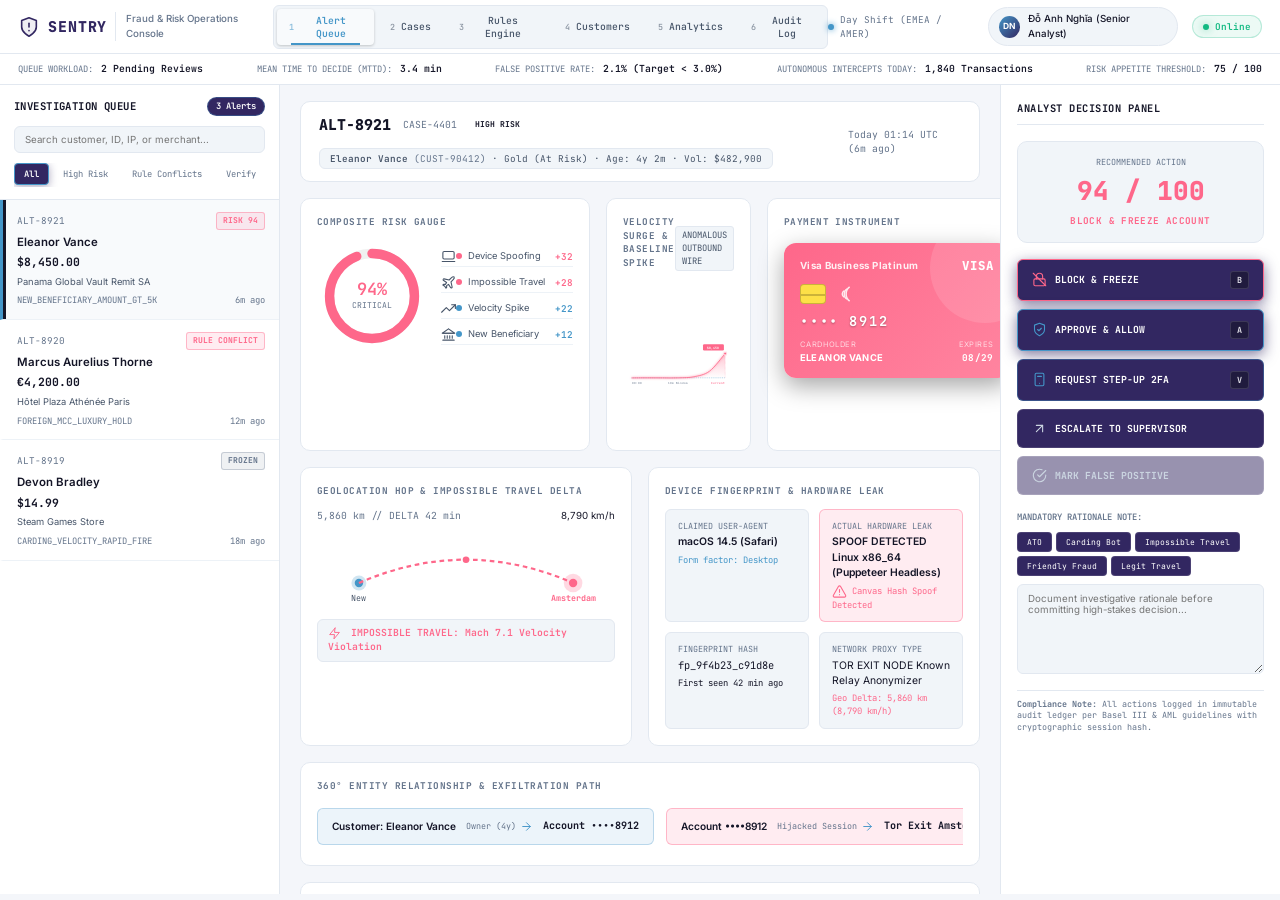
==== commit 2cc14c37: "feat: load Sentry observability motion" ====
--- a/index.html
+++ b/index.html
@@ -9,6 +9,7 @@
   <link rel="preconnect" href="https://fonts.gstatic.com" crossorigin>
   <link href="https://fonts.googleapis.com/css2?family=Inter:wght@400;500;600;700&family=JetBrains+Mono:wght@400;500;600;700&display=swap" rel="stylesheet">
   <link rel="stylesheet" href="css/styles.css">
+  <link rel="stylesheet" href="css/motion.css?v=20260917-1">
   <link rel="icon" type="image/svg+xml" href="data:image/svg+xml,<svg xmlns='http://www.w3.org/2000/svg' viewBox='0 0 24 24' fill='%23322761'><path d='M12 2L3 6v6c0 5.55 3.84 10.74 9 12 5.16-1.26 9-6.45 9-12V6l-9-4zm0 2.18l7 3.12v4.7c0 4.58-3.15 8.87-7 9.94-3.85-1.07-7-5.36-7-9.94V7.3l7-3.12z'/></svg>">
 </head>
 <body>
@@ -425,4 +426,4 @@
   <script src="js/visuals.js"></script>
   <script src="js/app.js"></script>
 </body>
-</html>
+</html>
--- a/css/motion.css
+++ b/css/motion.css
@@ -0,0 +1,186 @@
+/* SENTRY — Observability Motion Layer
+   Direction: observant / spatial / controlled
+   Signature: evidence acquisition + decision acknowledgement. */
+
+:root{
+  --sentry-motion-micro:110ms;
+  --sentry-motion-fast:170ms;
+  --sentry-motion-base:260ms;
+  --sentry-motion-evidence:380ms;
+  --sentry-motion-ease:cubic-bezier(.2,.72,.25,1);
+  --sentry-motion-snap:cubic-bezier(.16,1,.3,1);
+}
+
+/* View changes feel like a workspace acquiring a new evidence context. */
+.console-view.active{
+  animation:sentry-view-acquire var(--sentry-motion-evidence) var(--sentry-motion-snap) both;
+}
+
+@keyframes sentry-view-acquire{
+  from{opacity:.55;transform:translate3d(0,6px,0)}
+  to{opacity:1;transform:none}
+}
+
+/* Evidence modules appear as data surfaces coming online, not generic cards. */
+.console-view.active .diagram-card,
+.console-view.active .score-dock-card,
+.console-view.active .rationale-dock-box,
+.console-view.active .decision-actions-stack,
+.console-view.active .data-table-wrapper,
+.console-view.active .rules-inventory-grid > *,
+.console-view.active .analytics-cards-grid > *{
+  animation:sentry-evidence-online var(--sentry-motion-base) var(--sentry-motion-snap) both;
+}
+
+.console-view.active .diagram-card:nth-child(2),
+.console-view.active .decision-actions-stack{animation-delay:35ms}
+.console-view.active .diagram-card:nth-child(3),
+.console-view.active .rationale-dock-box{animation-delay:70ms}
+
+@keyframes sentry-evidence-online{
+  from{opacity:.58;transform:translate3d(5px,0,0)}
+  to{opacity:1;transform:none}
+}
+
+/* Alert queue items acknowledge insertion/filtering. */
+.queue-alert-card{
+  animation:sentry-queue-in var(--sentry-motion-base) var(--sentry-motion-snap) both;
+  transition:
+    transform var(--sentry-motion-fast) var(--sentry-motion-ease),
+    border-color var(--sentry-motion-fast) ease,
+    background-color var(--sentry-motion-fast) ease,
+    box-shadow var(--sentry-motion-fast) ease;
+}
+
+.alert-queue-list .queue-alert-card:nth-child(2){animation-delay:26ms}
+.alert-queue-list .queue-alert-card:nth-child(3){animation-delay:52ms}
+.alert-queue-list .queue-alert-card:nth-child(4){animation-delay:78ms}
+.alert-queue-list .queue-alert-card:nth-child(n+5){animation-delay:96ms}
+
+@keyframes sentry-queue-in{
+  from{opacity:.45;transform:translate3d(-7px,0,0)}
+  to{opacity:1;transform:none}
+}
+
+@media (hover:hover) and (pointer:fine){
+  .queue-alert-card:hover{transform:translate3d(2px,0,0)}
+  .queue-alert-card.active:hover{transform:none}
+}
+
+/* Active queue card gets a short acquisition edge instead of a pulse loop. */
+.queue-alert-card.active{
+  position:relative;
+}
+.queue-alert-card.active::before{
+  content:"";
+  position:absolute;
+  inset:0 auto 0 0;
+  width:3px;
+  background:currentColor;
+  animation:sentry-acquire-edge var(--sentry-motion-base) var(--sentry-motion-snap) both;
+}
+@keyframes sentry-acquire-edge{
+  from{transform:scaleY(.15);opacity:.25}
+  to{transform:scaleY(1);opacity:1}
+}
+
+/* Diagram cards respond through evidence focus, not elevation-heavy consumer UI. */
+.diagram-card,
+.dissect-box,
+.score-dock-card,
+.rationale-dock-box{
+  transition:
+    border-color var(--sentry-motion-fast) ease,
+    background-color var(--sentry-motion-fast) ease,
+    box-shadow var(--sentry-motion-base) var(--sentry-motion-ease);
+}
+
+@media (hover:hover) and (pointer:fine){
+  .diagram-card:hover{
+    box-shadow:0 0 0 1px rgba(108,92,231,.12), 0 10px 28px rgba(20,20,35,.08);
+  }
+}
+
+/* Decision actions are deliberately fast and tactile. */
+.btn-decision,
+.filter-btn,
+.nav-tab,
+.tag-btn{
+  transition:
+    transform var(--sentry-motion-fast) var(--sentry-motion-snap),
+    background-color var(--sentry-motion-fast) ease,
+    border-color var(--sentry-motion-fast) ease,
+    color var(--sentry-motion-fast) ease,
+    box-shadow var(--sentry-motion-fast) ease;
+}
+
+@media (hover:hover) and (pointer:fine){
+  .btn-decision:hover,.filter-btn:hover,.nav-tab:hover,.tag-btn:hover{transform:translate3d(0,-1px,0)}
+}
+.btn-decision:active,.filter-btn:active,.nav-tab:active,.tag-btn:active{
+  transform:translate3d(0,1px,0) scale(.995);
+  transition-duration:var(--sentry-motion-micro);
+}
+
+.nav-tab.active{
+  position:relative;
+}
+.nav-tab.active::after{
+  content:"";
+  position:absolute;
+  left:14px;
+  right:14px;
+  bottom:0;
+  height:2px;
+  background:currentColor;
+  transform-origin:left center;
+  animation:sentry-tab-line var(--sentry-motion-base) var(--sentry-motion-snap) both;
+}
+@keyframes sentry-tab-line{from{transform:scaleX(0)}to{transform:scaleX(1)}}
+
+/* Status indicators breathe only when they represent live system state. */
+.pulse-dot,
+.shift-status-dot{
+  transform-origin:center;
+  animation:sentry-live-status 2.4s ease-in-out infinite;
+}
+@keyframes sentry-live-status{
+  0%,100%{opacity:.72;box-shadow:0 0 0 0 currentColor}
+  50%{opacity:1;box-shadow:0 0 0 4px transparent}
+}
+
+/* Evidence values acknowledge data refresh without changing layout. */
+.evidence-header-strip,
+.donut-container,
+.spline-chart-container,
+.virtual-card-wrapper,
+#geoHopDiagramContainer,
+#entityGraphContainer,
+.timeline-list{
+  transition:opacity var(--sentry-motion-fast) ease,filter var(--sentry-motion-fast) ease;
+}
+
+@media (max-width:768px){
+  .console-view.active .diagram-card,
+  .console-view.active .score-dock-card,
+  .console-view.active .rationale-dock-box,
+  .queue-alert-card{animation-duration:220ms}
+}
+
+@media (prefers-reduced-motion:reduce){
+  .console-view.active,
+  .console-view.active *,
+  .queue-alert-card,
+  .queue-alert-card::before,
+  .nav-tab::after,
+  .pulse-dot,
+  .shift-status-dot,
+  .btn-decision,
+  .filter-btn,
+  .nav-tab,
+  .tag-btn{
+    animation:none!important;
+    transition-duration:.01ms!important;
+    transform:none!important;
+  }
+}
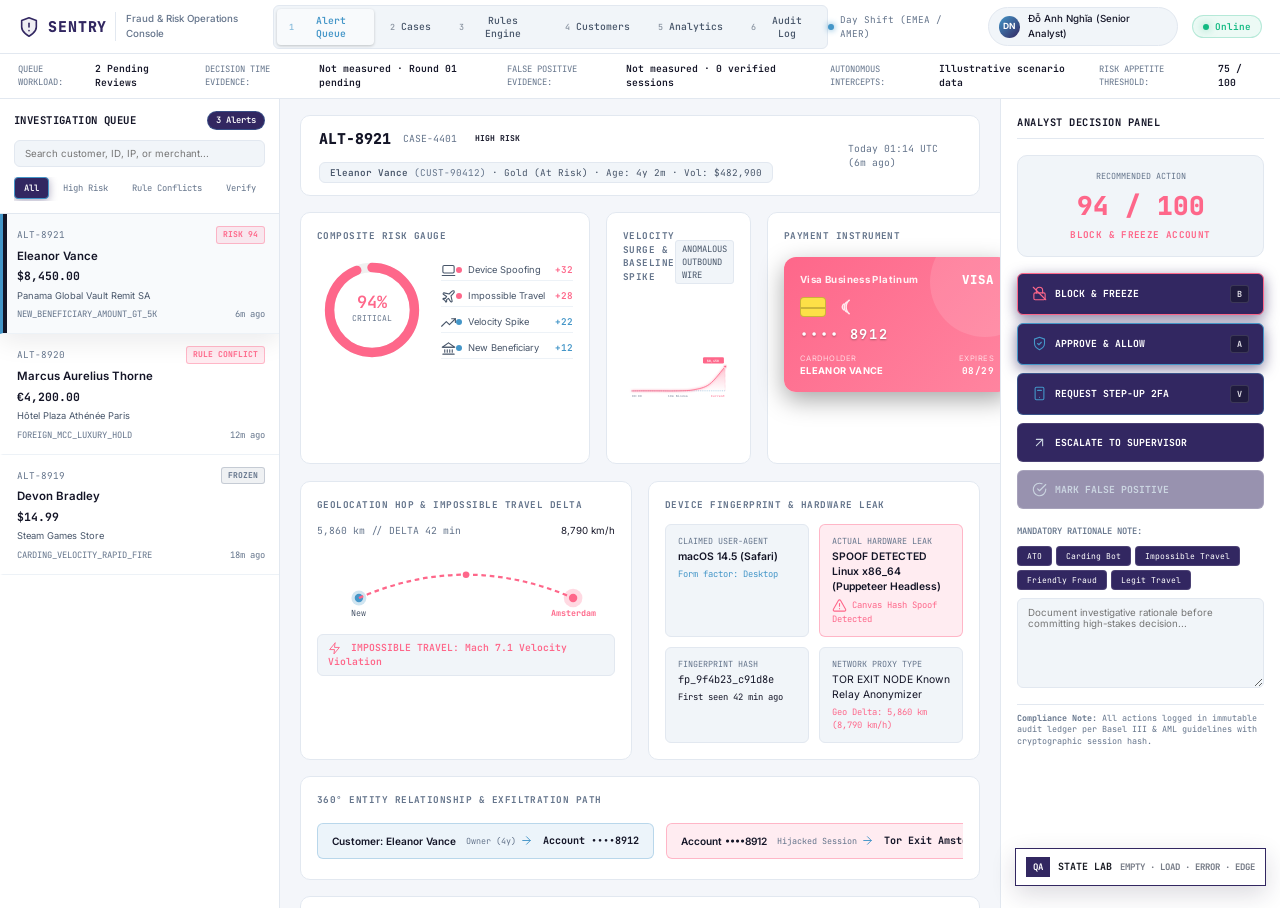
==== commit b95ec933: "fix: make Sentry analytics metrics evidence-safe" ====
--- a/index.html
+++ b/index.html
@@ -68,22 +68,22 @@
   </header>
 
   <!-- Sub-Header KPI Ticker -->
-  <aside class="sentry-kpi-strip" aria-label="Operational Telemetry">
+  <aside class="sentry-kpi-strip" aria-label="Prototype operational telemetry — synthetic scenario data">
     <div class="kpi-block">
       <span class="kpi-lbl">Queue Workload:</span>
       <span class="kpi-val text-danger" id="kpiOpenAlerts">24 Pending Reviews</span>
     </div>
     <div class="kpi-block">
-      <span class="kpi-lbl">Mean Time to Decide (MTTD):</span>
-      <span class="kpi-val">3.4 min</span>
+      <span class="kpi-lbl">Decision Time Evidence:</span>
+      <span class="kpi-val text-warning">Not measured · Round 01 pending</span>
     </div>
     <div class="kpi-block">
-      <span class="kpi-lbl">False Positive Rate:</span>
-      <span class="kpi-val text-clean">2.1% (Target &lt; 3.0%)</span>
+      <span class="kpi-lbl">False Positive Evidence:</span>
+      <span class="kpi-val text-warning">Not measured · 0 verified sessions</span>
     </div>
     <div class="kpi-block">
-      <span class="kpi-lbl">Autonomous Intercepts Today:</span>
-      <span class="kpi-val">1,840 Transactions</span>
+      <span class="kpi-lbl">Autonomous Intercepts:</span>
+      <span class="kpi-val">Illustrative scenario data</span>
     </div>
     <div class="kpi-block">
       <span class="kpi-lbl">Risk Appetite Threshold:</span>
--- a/css/motion.css
+++ b/css/motion.css
@@ -1,186 +1,63 @@
-/* SENTRY — Observability Motion Layer
-   Direction: observant / spatial / controlled
-   Signature: evidence acquisition + decision acknowledgement. */
-
+/* SENTRY — Visible Observability Motion
+   Observant / spatial / controlled, with unmistakable evidence acquisition. */
 :root{
   --sentry-motion-micro:110ms;
-  --sentry-motion-fast:170ms;
-  --sentry-motion-base:260ms;
-  --sentry-motion-evidence:380ms;
+  --sentry-motion-fast:190ms;
+  --sentry-motion-base:380ms;
+  --sentry-motion-evidence:620ms;
   --sentry-motion-ease:cubic-bezier(.2,.72,.25,1);
   --sentry-motion-snap:cubic-bezier(.16,1,.3,1);
 }
 
-/* View changes feel like a workspace acquiring a new evidence context. */
-.console-view.active{
-  animation:sentry-view-acquire var(--sentry-motion-evidence) var(--sentry-motion-snap) both;
+@media (prefers-reduced-motion:no-preference){
+  .sentry-top-bar{animation:sentry-topbar-in 520ms var(--sentry-motion-snap) both}
+  .sentry-kpi-strip{animation:sentry-kpi-in 620ms var(--sentry-motion-snap) 80ms both}
+  .console-view.active{animation:sentry-view-acquire var(--sentry-motion-evidence) var(--sentry-motion-snap) both}
+  .split-queue-rail{animation:sentry-rail-in 620ms var(--sentry-motion-snap) 100ms both}
+  .split-decision-dock{animation:sentry-dock-in 620ms var(--sentry-motion-snap) 160ms both}
+  .visual-top-row>.diagram-card,.visual-mid-row>.diagram-card,.visual-bottom-row>.diagram-card{animation:sentry-card-acquire 640ms var(--sentry-motion-snap) both}
+  .visual-top-row>.diagram-card:nth-child(2),.visual-mid-row>.diagram-card:nth-child(2),.visual-bottom-row>.diagram-card:nth-child(2){animation-delay:90ms}
+  .visual-top-row>.diagram-card:nth-child(3),.visual-bottom-row>.diagram-card:nth-child(3){animation-delay:170ms}
+  .pulse-dot,.shift-status-dot{animation:sentry-live-pulse 1.7s ease-in-out infinite}
 }
+@keyframes sentry-topbar-in{from{opacity:0;transform:translate3d(0,-18px,0)}to{opacity:1;transform:none}}
+@keyframes sentry-kpi-in{from{opacity:0;transform:translate3d(0,-12px,0)}to{opacity:1;transform:none}}
+@keyframes sentry-view-acquire{from{opacity:.15;transform:translate3d(0,24px,0)}to{opacity:1;transform:none}}
+@keyframes sentry-rail-in{from{opacity:0;transform:translate3d(-28px,0,0)}to{opacity:1;transform:none}}
+@keyframes sentry-dock-in{from{opacity:0;transform:translate3d(28px,0,0)}to{opacity:1;transform:none}}
+@keyframes sentry-card-acquire{from{opacity:0;transform:translate3d(0,20px,0) scale(.985);filter:blur(2px)}to{opacity:1;transform:none;filter:none}}
+@keyframes sentry-live-pulse{0%,100%{opacity:.45;box-shadow:0 0 0 0 rgba(73,214,164,0)}50%{opacity:1;box-shadow:0 0 0 6px rgba(73,214,164,.13)}}
 
-@keyframes sentry-view-acquire{
-  from{opacity:.55;transform:translate3d(0,6px,0)}
-  to{opacity:1;transform:none}
+.queue-alert-card{
+  transition:transform var(--sentry-motion-base) var(--sentry-motion-snap),background-color var(--sentry-motion-fast) ease,border-color var(--sentry-motion-fast) ease,box-shadow var(--sentry-motion-base) ease;
 }
+@media (hover:hover) and (pointer:fine){
+  .queue-alert-card:hover{transform:translate3d(6px,0,0);box-shadow:-4px 0 0 rgba(101,88,255,.32)}
+  .diagram-card{transition:transform var(--sentry-motion-base) var(--sentry-motion-snap),border-color var(--sentry-motion-fast) ease,box-shadow var(--sentry-motion-base) ease}
+  .diagram-card:hover{transform:translate3d(0,-5px,0);box-shadow:0 16px 32px rgba(12,16,26,.14)}
+}
+.queue-alert-card.active{box-shadow:inset 4px 0 0 currentColor,0 8px 24px rgba(12,16,26,.08)}
 
-/* Evidence modules appear as data surfaces coming online, not generic cards. */
-.console-view.active .diagram-card,
-.console-view.active .score-dock-card,
-.console-view.active .rationale-dock-box,
-.console-view.active .decision-actions-stack,
-.console-view.active .data-table-wrapper,
-.console-view.active .rules-inventory-grid > *,
-.console-view.active .analytics-cards-grid > *{
-  animation:sentry-evidence-online var(--sentry-motion-base) var(--sentry-motion-snap) both;
+.btn-decision,.filter-btn,.nav-tab,.tag-btn{
+  transition:transform var(--sentry-motion-fast) var(--sentry-motion-snap),box-shadow var(--sentry-motion-fast) ease,background-color var(--sentry-motion-fast) ease,border-color var(--sentry-motion-fast) ease,color var(--sentry-motion-fast) ease;
 }
+@media (hover:hover) and (pointer:fine){
+  .btn-decision:hover{transform:translate3d(4px,-3px,0);box-shadow:5px 5px 0 rgba(20,24,32,.14)}
+  .filter-btn:hover,.nav-tab:hover,.tag-btn:hover{transform:translate3d(0,-2px,0)}
+}
+.btn-decision:active,.filter-btn:active,.nav-tab:active,.tag-btn:active{transform:translate3d(0,1px,0) scale(.98)}
 
-.console-view.active .diagram-card:nth-child(2),
-.console-view.active .decision-actions-stack{animation-delay:35ms}
-.console-view.active .diagram-card:nth-child(3),
-.console-view.active .rationale-dock-box{animation-delay:70ms}
+.console-view.active .evidence-header-strip{animation:sentry-header-scan 720ms var(--sentry-motion-snap) both}
+@keyframes sentry-header-scan{from{opacity:.25;clip-path:inset(0 24% 0 0)}to{opacity:1;clip-path:inset(0)}}
 
-@keyframes sentry-evidence-online{
-  from{opacity:.58;transform:translate3d(5px,0,0)}
-  to{opacity:1;transform:none}
-}
-
-/* Alert queue items acknowledge insertion/filtering. */
-.queue-alert-card{
-  animation:sentry-queue-in var(--sentry-motion-base) var(--sentry-motion-snap) both;
-  transition:
-    transform var(--sentry-motion-fast) var(--sentry-motion-ease),
-    border-color var(--sentry-motion-fast) ease,
-    background-color var(--sentry-motion-fast) ease,
-    box-shadow var(--sentry-motion-fast) ease;
-}
-
-.alert-queue-list .queue-alert-card:nth-child(2){animation-delay:26ms}
-.alert-queue-list .queue-alert-card:nth-child(3){animation-delay:52ms}
-.alert-queue-list .queue-alert-card:nth-child(4){animation-delay:78ms}
-.alert-queue-list .queue-alert-card:nth-child(n+5){animation-delay:96ms}
-
-@keyframes sentry-queue-in{
-  from{opacity:.45;transform:translate3d(-7px,0,0)}
-  to{opacity:1;transform:none}
-}
-
-@media (hover:hover) and (pointer:fine){
-  .queue-alert-card:hover{transform:translate3d(2px,0,0)}
-  .queue-alert-card.active:hover{transform:none}
-}
-
-/* Active queue card gets a short acquisition edge instead of a pulse loop. */
-.queue-alert-card.active{
-  position:relative;
-}
-.queue-alert-card.active::before{
-  content:"";
-  position:absolute;
-  inset:0 auto 0 0;
-  width:3px;
-  background:currentColor;
-  animation:sentry-acquire-edge var(--sentry-motion-base) var(--sentry-motion-snap) both;
-}
-@keyframes sentry-acquire-edge{
-  from{transform:scaleY(.15);opacity:.25}
-  to{transform:scaleY(1);opacity:1}
-}
-
-/* Diagram cards respond through evidence focus, not elevation-heavy consumer UI. */
-.diagram-card,
-.dissect-box,
-.score-dock-card,
-.rationale-dock-box{
-  transition:
-    border-color var(--sentry-motion-fast) ease,
-    background-color var(--sentry-motion-fast) ease,
-    box-shadow var(--sentry-motion-base) var(--sentry-motion-ease);
-}
-
-@media (hover:hover) and (pointer:fine){
-  .diagram-card:hover{
-    box-shadow:0 0 0 1px rgba(108,92,231,.12), 0 10px 28px rgba(20,20,35,.08);
+@media (max-width:900px){
+  @media (prefers-reduced-motion:no-preference){
+    .split-queue-rail,.split-decision-dock{animation-name:sentry-view-acquire}
   }
 }
 
-/* Decision actions are deliberately fast and tactile. */
-.btn-decision,
-.filter-btn,
-.nav-tab,
-.tag-btn{
-  transition:
-    transform var(--sentry-motion-fast) var(--sentry-motion-snap),
-    background-color var(--sentry-motion-fast) ease,
-    border-color var(--sentry-motion-fast) ease,
-    color var(--sentry-motion-fast) ease,
-    box-shadow var(--sentry-motion-fast) ease;
-}
-
-@media (hover:hover) and (pointer:fine){
-  .btn-decision:hover,.filter-btn:hover,.nav-tab:hover,.tag-btn:hover{transform:translate3d(0,-1px,0)}
-}
-.btn-decision:active,.filter-btn:active,.nav-tab:active,.tag-btn:active{
-  transform:translate3d(0,1px,0) scale(.995);
-  transition-duration:var(--sentry-motion-micro);
-}
-
-.nav-tab.active{
-  position:relative;
-}
-.nav-tab.active::after{
-  content:"";
-  position:absolute;
-  left:14px;
-  right:14px;
-  bottom:0;
-  height:2px;
-  background:currentColor;
-  transform-origin:left center;
-  animation:sentry-tab-line var(--sentry-motion-base) var(--sentry-motion-snap) both;
-}
-@keyframes sentry-tab-line{from{transform:scaleX(0)}to{transform:scaleX(1)}}
-
-/* Status indicators breathe only when they represent live system state. */
-.pulse-dot,
-.shift-status-dot{
-  transform-origin:center;
-  animation:sentry-live-status 2.4s ease-in-out infinite;
-}
-@keyframes sentry-live-status{
-  0%,100%{opacity:.72;box-shadow:0 0 0 0 currentColor}
-  50%{opacity:1;box-shadow:0 0 0 4px transparent}
-}
-
-/* Evidence values acknowledge data refresh without changing layout. */
-.evidence-header-strip,
-.donut-container,
-.spline-chart-container,
-.virtual-card-wrapper,
-#geoHopDiagramContainer,
-#entityGraphContainer,
-.timeline-list{
-  transition:opacity var(--sentry-motion-fast) ease,filter var(--sentry-motion-fast) ease;
-}
-
-@media (max-width:768px){
-  .console-view.active .diagram-card,
-  .console-view.active .score-dock-card,
-  .console-view.active .rationale-dock-box,
-  .queue-alert-card{animation-duration:220ms}
-}
-
 @media (prefers-reduced-motion:reduce){
-  .console-view.active,
-  .console-view.active *,
-  .queue-alert-card,
-  .queue-alert-card::before,
-  .nav-tab::after,
-  .pulse-dot,
-  .shift-status-dot,
-  .btn-decision,
-  .filter-btn,
-  .nav-tab,
-  .tag-btn{
-    animation:none!important;
-    transition-duration:.01ms!important;
-    transform:none!important;
+  .sentry-top-bar,.sentry-kpi-strip,.console-view.active,.split-queue-rail,.split-decision-dock,.diagram-card,.pulse-dot,.shift-status-dot,.queue-alert-card,.btn-decision,.filter-btn,.nav-tab,.tag-btn,.evidence-header-strip{
+    animation:none!important;transition-duration:.01ms!important;transform:none!important;filter:none!important;opacity:1!important;clip-path:none!important;
   }
 }
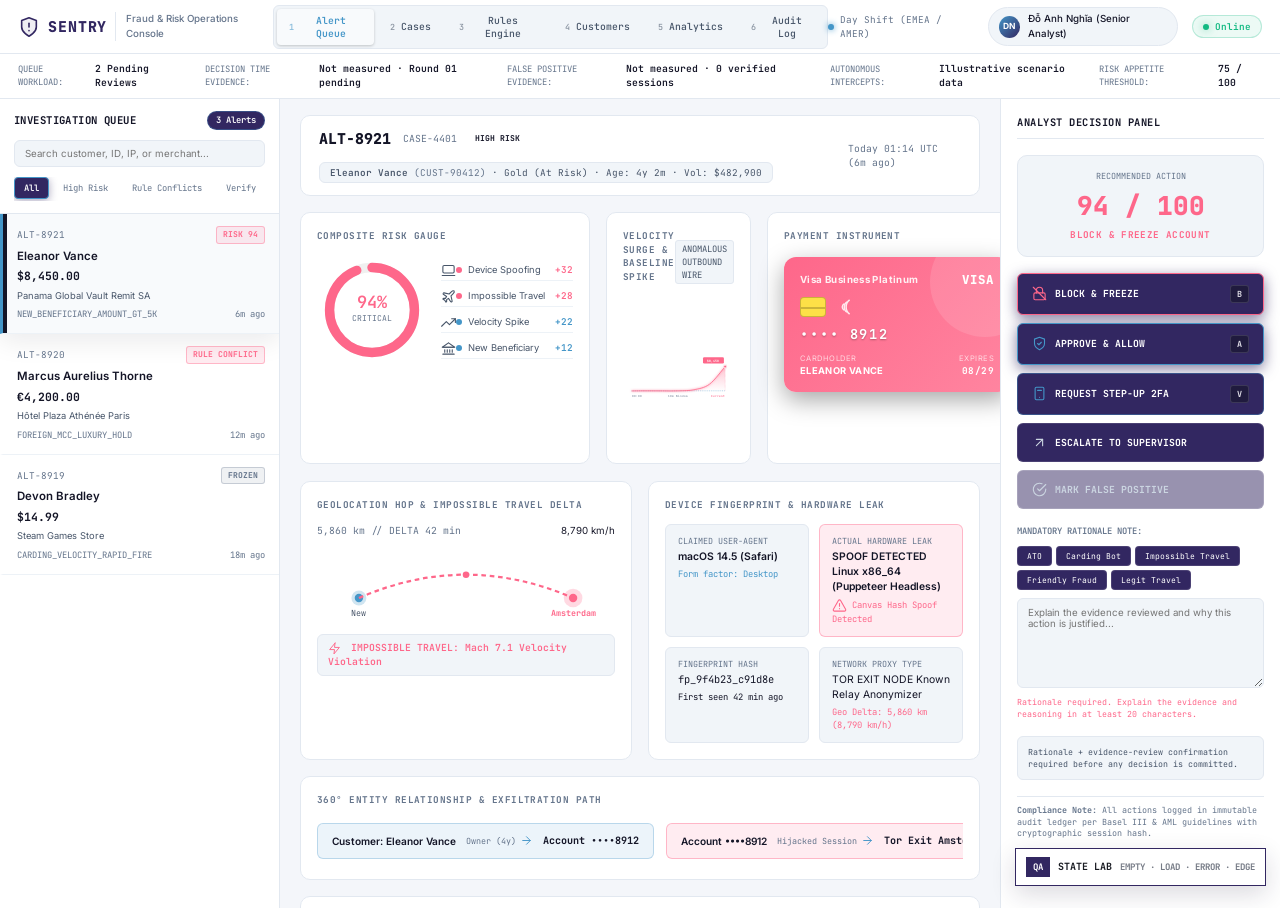
==== commit 4312ce03: "fix: enforce decision rationale and second-step confirmation" ====
--- a/index.html
+++ b/index.html
@@ -284,7 +284,26 @@
               <button class="tag-btn" data-tag="Friendly Fraud">Friendly Fraud</button>
               <button class="tag-btn" data-tag="Legitimate Travel">Legit Travel</button>
             </div>
-            <textarea class="analyst-note-textarea" id="analystNoteInput" placeholder="Document investigative rationale before committing high-stakes decision..."></textarea>
+            <textarea class="analyst-note-textarea" id="analystNoteInput" aria-describedby="rationaleValidationMessage" placeholder="Explain the evidence reviewed and why this action is justified..."></textarea>
+            <div class="rationale-validation-message" id="rationaleValidationMessage" role="status" aria-live="polite">Explain the evidence and reasoning in at least 20 characters. Classification tags do not count as rationale.</div>
+          </div>
+
+          <!-- Decision Safety Gate -->
+          <div class="decision-safety-status" id="decisionSafetyStatus" role="status" aria-live="polite">
+            Rationale + evidence-review confirmation required before any decision is committed.
+          </div>
+          <div class="decision-confirm-panel" id="decisionConfirmPanel" hidden>
+            <div class="decision-confirm-eyebrow">SECOND-STEP CONFIRMATION</div>
+            <div class="decision-confirm-title" id="pendingDecisionTitle">Confirm decision</div>
+            <div class="decision-confirm-impact" id="pendingDecisionImpact"></div>
+            <label class="decision-ack-row" for="decisionEvidenceAck">
+              <input type="checkbox" id="decisionEvidenceAck">
+              <span>I reviewed the evidence, triggered rules and customer context for this alert.</span>
+            </label>
+            <div class="decision-confirm-actions">
+              <button class="decision-confirm-btn secondary" id="btnCancelDecision" type="button">Cancel</button>
+              <button class="decision-confirm-btn primary" id="btnConfirmDecision" type="button" disabled>Commit decision</button>
+            </div>
           </div>
 
           <!-- Audit Compliance Stamp -->
--- a/css/styles.css
+++ b/css/styles.css
@@ -1667,3 +1667,129 @@
     grid-template-columns: 1fr;
   }
 }
+
+
+/* P0-C Decision Safety */
+.btn-decision:disabled {
+  opacity: 0.42;
+  cursor: not-allowed;
+  transform: none;
+  box-shadow: none;
+}
+
+.rationale-validation-message,
+.decision-safety-status,
+.decision-confirm-panel {
+  font-family: var(--font-mono);
+  font-size: 0.64rem;
+  line-height: 1.45;
+}
+
+.rationale-validation-message {
+  color: var(--text-muted);
+}
+
+.rationale-validation-message.is-error {
+  color: var(--risk-high);
+}
+
+.rationale-validation-message.is-valid {
+  color: var(--risk-clean);
+}
+
+.decision-safety-status {
+  padding: 9px 10px;
+  border-radius: var(--radius-sm);
+  border: 1px solid var(--border-color);
+  background: var(--bg-surface-input);
+  color: var(--text-secondary);
+}
+
+.decision-safety-status.is-staged {
+  border-color: var(--accent-blue);
+  color: #FFFFFF;
+}
+
+.decision-safety-status.is-locked {
+  border-color: rgba(255, 255, 255, 0.16);
+  color: var(--text-muted);
+}
+
+.decision-confirm-panel {
+  padding: 12px;
+  border-radius: var(--radius-md);
+  border: 1px solid var(--accent-blue);
+  background: rgba(50, 39, 97, 0.32);
+  display: flex;
+  flex-direction: column;
+  gap: 9px;
+}
+
+.decision-confirm-panel[hidden] {
+  display: none;
+}
+
+.decision-confirm-eyebrow {
+  color: var(--accent-blue);
+  font-size: 0.58rem;
+  letter-spacing: 0.08em;
+}
+
+.decision-confirm-title {
+  color: #FFFFFF;
+  font-weight: 800;
+  font-size: 0.74rem;
+}
+
+.decision-confirm-impact {
+  color: var(--text-secondary);
+}
+
+.decision-confirm-impact.is-override {
+  color: var(--risk-warn);
+}
+
+.decision-ack-row {
+  display: flex;
+  gap: 8px;
+  align-items: flex-start;
+  color: var(--text-secondary);
+  cursor: pointer;
+}
+
+.decision-ack-row input {
+  margin-top: 2px;
+  accent-color: var(--accent-blue);
+}
+
+.decision-confirm-actions {
+  display: grid;
+  grid-template-columns: 1fr 1fr;
+  gap: 7px;
+}
+
+.decision-confirm-btn {
+  min-height: 34px;
+  border-radius: var(--radius-sm);
+  border: 1px solid rgba(255, 255, 255, 0.14);
+  font-family: var(--font-mono);
+  font-size: 0.64rem;
+  font-weight: 700;
+  cursor: pointer;
+}
+
+.decision-confirm-btn.primary {
+  background: var(--btn-primary);
+  color: #FFFFFF;
+  border-color: var(--accent-blue);
+}
+
+.decision-confirm-btn.secondary {
+  background: var(--bg-surface-input);
+  color: var(--text-secondary);
+}
+
+.decision-confirm-btn:disabled {
+  opacity: 0.42;
+  cursor: not-allowed;
+}
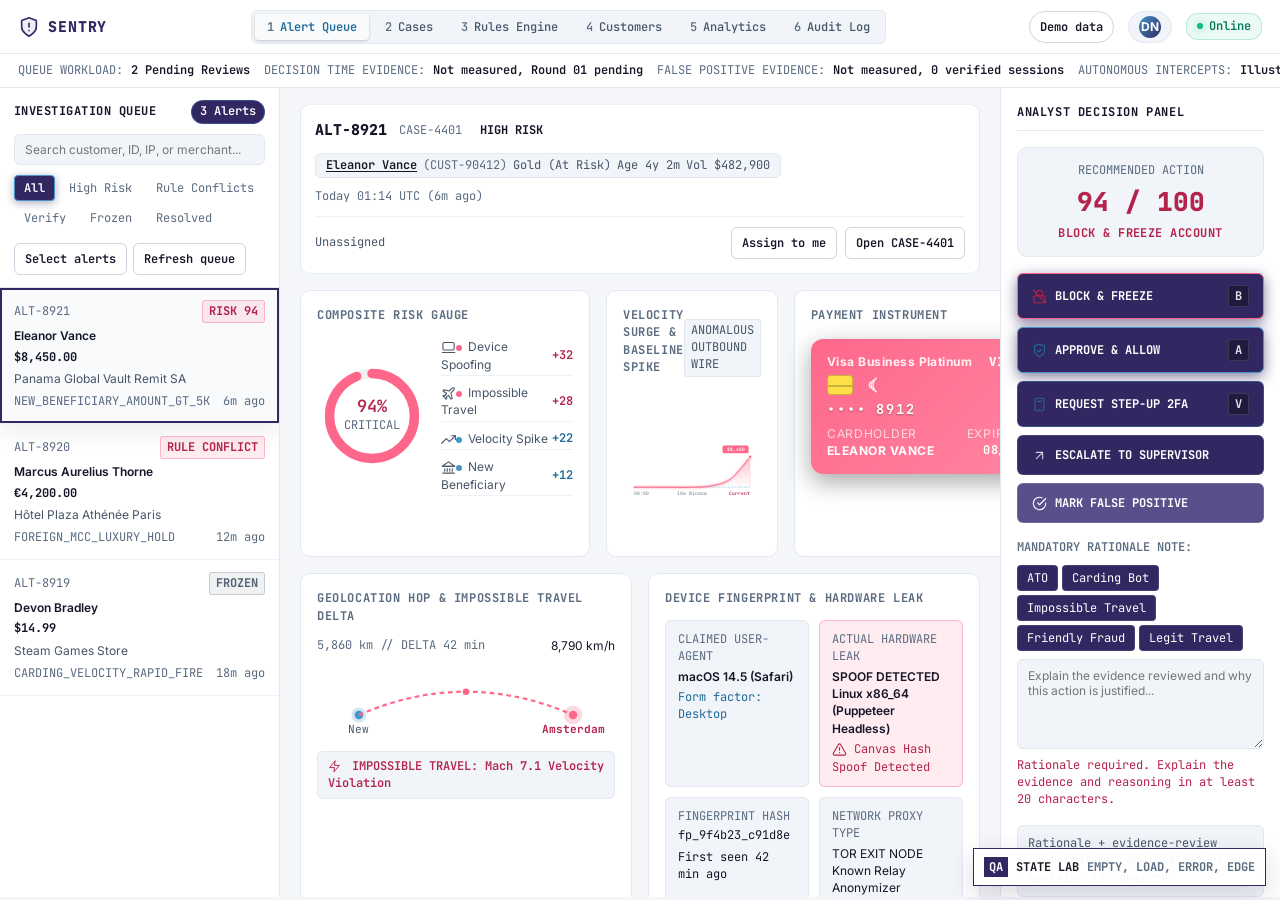
==== commit 860b755c: "Complete SENTRY as a working prototype (no backend) Every app page now behaves like the product, wit" ====
--- a/index.html
+++ b/index.html
@@ -7,7 +7,7 @@
   <meta name="description" content="Visual-first fraud risk operations console with real-time velocity curves, radial risk gauges, and geolocation hop diagrams.">
   <link rel="preconnect" href="https://fonts.googleapis.com">
   <link rel="preconnect" href="https://fonts.gstatic.com" crossorigin>
-  <link href="https://fonts.googleapis.com/css2?family=Inter:wght@400;500;600;700&family=JetBrains+Mono:wght@400;500;600;700&display=swap" rel="stylesheet">
+  <link href="https://fonts.googleapis.com/css2?family=Inter:wght@400;500;600;700&family=JetBrains+Mono:wght@400;500;600;700&display=swap" rel="stylesheet" media="print" onload="this.media='all'">
   <link rel="stylesheet" href="css/styles.css">
   <link rel="stylesheet" href="css/motion.css?v=20260917-1">
   <link rel="icon" type="image/svg+xml" href="data:image/svg+xml,<svg xmlns='http://www.w3.org/2000/svg' viewBox='0 0 24 24' fill='%23322761'><path d='M12 2L3 6v6c0 5.55 3.84 10.74 9 12 5.16-1.26 9-6.45 9-12V6l-9-4zm0 2.18l7 3.12v4.7c0 4.58-3.15 8.87-7 9.94-3.85-1.07-7-5.36-7-9.94V7.3l7-3.12z'/></svg>">
@@ -75,11 +75,11 @@
     </div>
     <div class="kpi-block">
       <span class="kpi-lbl">Decision Time Evidence:</span>
-      <span class="kpi-val text-warning">Not measured · Round 01 pending</span>
+      <span class="kpi-val text-warning">Not measured, Round 01 pending</span>
     </div>
     <div class="kpi-block">
       <span class="kpi-lbl">False Positive Evidence:</span>
-      <span class="kpi-val text-warning">Not measured · 0 verified sessions</span>
+      <span class="kpi-val text-warning">Not measured, 0 verified sessions</span>
     </div>
     <div class="kpi-block">
       <span class="kpi-lbl">Autonomous Intercepts:</span>
@@ -112,6 +112,22 @@
               <button class="filter-btn" data-filter="RULE_CONFLICT">Rule Conflicts</button>
               <button class="filter-btn" data-filter="NEEDS_VERIFICATION">Verify</button>
               <button class="filter-btn" data-filter="FROZEN">Frozen</button>
+              <button class="filter-btn" data-filter="RESOLVED">Resolved</button>
+            </div>
+            <div class="queue-tools-row">
+              <button type="button" class="queue-tool-btn" id="queueSelectToggle" aria-pressed="false">Select alerts</button>
+              <button type="button" class="queue-tool-btn" id="queueRefresh">Refresh queue</button>
+            </div>
+            <div class="queue-bulk-bar" id="queueBulkBar" hidden>
+              <div class="queue-bulk-count" id="queueBulkCount" role="status" aria-live="polite">0 selected</div>
+              <input type="text" class="queue-bulk-input" id="queueBulkRationale" aria-label="Bulk rationale" placeholder="Bulk rationale, at least 20 characters">
+              <div class="queue-bulk-actions">
+                <button type="button" class="queue-tool-btn" data-bulk-action="assign">Assign to me</button>
+                <button type="button" class="queue-tool-btn" data-bulk-action="case">Create case</button>
+                <button type="button" class="queue-tool-btn" data-bulk-action="escalate">Escalate</button>
+                <button type="button" class="queue-tool-btn" data-bulk-action="false-positive">False positive</button>
+              </div>
+              <div class="queue-bulk-error" id="queueBulkError" role="alert" hidden></div>
             </div>
           </div>
 
@@ -132,6 +148,11 @@
               <span class="evidence-cust-pill mono" id="evidenceCustomerInfo"></span>
             </div>
             <div class="evidence-header-time mono" id="evidenceTimestamp">2026-09-16 01:14:22 UTC</div>
+            <div class="evidence-header-actions">
+              <span class="evidence-assignee" id="evidenceAssignee">Unassigned</span>
+              <button type="button" class="queue-tool-btn" id="btnAssignAlert">Assign to me</button>
+              <button type="button" class="queue-tool-btn" id="btnAlertCase">Open case</button>
+            </div>
           </div>
 
           <!-- TOP ROW: 3 Visual Widgets (Radial Donut Gauge | Velocity Wave Chart | Virtual Card) -->
@@ -300,6 +321,7 @@
               <input type="checkbox" id="decisionEvidenceAck">
               <span>I reviewed the evidence, triggered rules and customer context for this alert.</span>
             </label>
+            <div class="decision-commit-error" id="decisionCommitError" role="alert" hidden></div>
             <div class="decision-confirm-actions">
               <button class="decision-confirm-btn secondary" id="btnCancelDecision" type="button">Cancel</button>
               <button class="decision-confirm-btn primary" id="btnConfirmDecision" type="button" disabled>Commit decision</button>
@@ -442,7 +464,9 @@
   <!-- Scripts -->
   <script src="js/icons.js"></script>
   <script src="js/data.js"></script>
+  <script src="js/store.js"></script>
   <script src="js/visuals.js"></script>
   <script src="js/app.js"></script>
+  <script src="js/accessibility.js"></script>
 </body>
 </html>
--- a/css/styles.css
+++ b/css/styles.css
@@ -25,7 +25,7 @@
   /* High-contrast dark typography for clinical light theme */
   --text-primary: #141527;
   --text-secondary: #475569;
-  --text-muted: #64748B;
+  --text-muted: #5B6B80;
   --text-inverse: #FFFFFF;
 
   /* Highlight Colors: #4496C8 and #FE678A */
@@ -52,9 +52,14 @@
   --risk-conflict-bg: rgba(254, 103, 138, 0.12);
   --risk-conflict-border: rgba(254, 103, 138, 0.4);
 
-  --risk-frozen: #64748B;
+  --risk-frozen: #556274;
   --risk-frozen-bg: rgba(100, 116, 139, 0.1);
   --risk-frozen-border: rgba(100, 116, 139, 0.3);
+
+  /* Text-safe variants of the accent colors (WCAG AA on light surfaces) */
+  --risk-high-text: #B4234B;
+  --accent-blue-text: #1F6A99;
+  --success-text: #047857;
 
   /* Typography */
   --font-body: 'Inter', -apple-system, BlinkMacSystemFont, 'Segoe UI', sans-serif;
@@ -87,9 +92,9 @@
 .mono { font-family: var(--font-mono); }
 .bold { font-weight: 600; }
 .text-muted { color: var(--text-muted); }
-.text-danger { color: var(--risk-high); }
-.text-warning { color: var(--risk-warn); }
-.text-clean { color: var(--risk-clean); }
+.text-danger { color: var(--risk-high-text); }
+.text-warning { color: var(--accent-blue-text); }
+.text-clean { color: var(--accent-blue-text); }
 
 /* Minimalist Icon System (Line-art Geometric SVGs) */
 .sentry-icon {
@@ -167,7 +172,7 @@
 
 .console-label {
   font-family: var(--font-body);
-  font-size: 0.75rem;
+  font-size: 12px;
   color: var(--text-muted);
   font-weight: 500;
   padding-left: 10px;
@@ -190,7 +195,7 @@
   border: none;
   color: var(--text-secondary);
   font-family: var(--font-mono);
-  font-size: 0.75rem;
+  font-size: 12px;
   font-weight: 500;
   padding: 5px 12px;
   border-radius: 4px;
@@ -207,14 +212,14 @@
 
 .nav-tab.active {
   background: var(--bg-surface-elevated);
-  color: var(--accent-cyan);
+  color: var(--accent-blue-text);
   box-shadow: 0 1px 3px rgba(0,0,0,0.2);
   font-weight: 600;
 }
 
 .nav-tab .tab-idx {
-  font-size: 0.65rem;
-  opacity: 0.6;
+  font-size: 12px;
+  color: var(--text-muted);
 }
 
 /* Header Right */
@@ -228,7 +233,7 @@
   display: flex;
   align-items: center;
   gap: 6px;
-  font-size: 0.72rem;
+  font-size: 12px;
   font-family: var(--font-mono);
   color: var(--text-muted);
 }
@@ -249,7 +254,7 @@
   background: var(--bg-surface-input);
   border: 1px solid var(--border-color);
   border-radius: 20px;
-  font-size: 0.75rem;
+  font-size: 12px;
   font-weight: 500;
 }
 
@@ -262,7 +267,7 @@
   display: flex;
   align-items: center;
   justify-content: center;
-  font-size: 0.65rem;
+  font-size: 12px;
   font-weight: 700;
 }
 
@@ -271,9 +276,9 @@
   align-items: center;
   gap: 6px;
   font-family: var(--font-mono);
-  font-size: 0.72rem;
+  font-size: 12px;
   font-weight: 600;
-  color: #10B981;
+  color: var(--success-text);
   background: rgba(16, 185, 129, 0.08);
   border: 1px solid rgba(16, 185, 129, 0.25);
   padding: 4px 10px;
@@ -305,7 +310,7 @@
   align-items: center;
   justify-content: space-between;
   gap: 16px;
-  font-size: 0.75rem;
+  font-size: 12px;
 }
 
 .kpi-block {
@@ -316,7 +321,7 @@
 
 .kpi-lbl {
   font-family: var(--font-mono);
-  font-size: 0.68rem;
+  font-size: 12px;
   color: var(--text-muted);
   text-transform: uppercase;
 }
@@ -375,7 +380,7 @@
 
 .queue-title {
   font-family: var(--font-mono);
-  font-size: 0.82rem;
+  font-size: 12px;
   font-weight: 700;
   letter-spacing: 0.04em;
   text-transform: uppercase;
@@ -383,7 +388,7 @@
 
 .queue-count-pill {
   font-family: var(--font-mono);
-  font-size: 0.68rem;
+  font-size: 12px;
   font-weight: 600;
   background: var(--btn-primary);
   border: 1px solid rgba(68, 150, 200, 0.35);
@@ -398,7 +403,7 @@
   border: 1px solid var(--border-color);
   color: var(--text-primary);
   font-family: var(--font-body);
-  font-size: 0.75rem;
+  font-size: 12px;
   padding: 7px 10px;
   border-radius: var(--radius-sm);
   outline: none;
@@ -411,7 +416,7 @@
 .filter-buttons-row {
   display: flex;
   gap: 4px;
-  overflow-x: auto;
+  flex-wrap: wrap;
   padding-bottom: 2px;
 }
 
@@ -420,7 +425,7 @@
   border: 1px solid transparent;
   color: var(--text-muted);
   font-family: var(--font-mono);
-  font-size: 0.68rem;
+  font-size: 12px;
   padding: 4px 9px;
   border-radius: 4px;
   cursor: pointer;
@@ -454,7 +459,7 @@
   flex-direction: column;
   gap: 4px;
   transition: all 0.15s ease;
-  border-left: 3px solid transparent;
+  border-left: 0;
 }
 
 .queue-alert-card:hover {
@@ -463,7 +468,7 @@
 
 .queue-alert-card.active {
   background: var(--bg-surface-elevated);
-  border-left-color: var(--accent-cyan);
+  box-shadow: inset 0 0 0 2px var(--btn-primary);
 }
 
 .alert-card-top {
@@ -473,24 +478,24 @@
 }
 
 .alert-card-id {
-  font-size: 0.72rem;
+  font-size: 12px;
   color: var(--text-muted);
 }
 
 .alert-card-cust {
   font-weight: 600;
-  font-size: 0.88rem;
+  font-size: 12px;
   color: var(--text-primary);
 }
 
 .alert-card-amt {
-  font-size: 0.88rem;
+  font-size: 12px;
   font-weight: 700;
   color: var(--text-primary);
 }
 
 .alert-card-merchant {
-  font-size: 0.72rem;
+  font-size: 12px;
   color: var(--text-secondary);
   white-space: nowrap;
   overflow: hidden;
@@ -502,14 +507,14 @@
   align-items: center;
   justify-content: space-between;
   margin-top: 2px;
-  font-size: 0.68rem;
+  font-size: 12px;
   color: var(--text-muted);
 }
 
 /* Status Badges */
 .badge-status {
   font-family: var(--font-mono);
-  font-size: 0.62rem;
+  font-size: 12px;
   font-weight: 700;
   padding: 2px 6px;
   border-radius: 3px;
@@ -518,25 +523,25 @@
 
 .badge-danger {
   background: var(--risk-high-bg);
-  color: var(--risk-high);
+  color: var(--risk-high-text);
   border: 1px solid var(--risk-high-border);
 }
 
 .badge-warning {
   background: var(--risk-warn-bg);
-  color: var(--risk-warn);
+  color: var(--accent-blue-text);
   border: 1px solid var(--risk-warn-border);
 }
 
 .badge-clean {
   background: var(--risk-clean-bg);
-  color: var(--risk-clean);
+  color: var(--accent-blue-text);
   border: 1px solid var(--risk-clean-border);
 }
 
 .badge-conflict {
   background: var(--risk-conflict-bg);
-  color: var(--risk-conflict);
+  color: var(--risk-high-text);
   border: 1px solid var(--risk-conflict-border);
 }
 
@@ -561,7 +566,7 @@
   background: var(--bg-surface);
   border: 1px solid var(--border-color);
   border-radius: var(--radius-md);
-  padding: 12px 18px;
+  padding: 14px;
   display: flex;
   align-items: center;
   justify-content: space-between;
@@ -582,12 +587,12 @@
 
 .evidence-header-case {
   font-family: var(--font-mono);
-  font-size: 0.75rem;
+  font-size: 12px;
   color: var(--text-muted);
 }
 
 .evidence-cust-pill {
-  font-size: 0.72rem;
+  font-size: 12px;
   background: var(--bg-surface-input);
   border: 1px solid var(--border-color);
   padding: 3px 10px;
@@ -600,7 +605,7 @@
 
 .evidence-header-time {
   font-family: var(--font-mono);
-  font-size: 0.75rem;
+  font-size: 12px;
   color: var(--text-muted);
 }
 
@@ -622,7 +627,7 @@
 
 .diagram-card-title {
   font-family: var(--font-mono);
-  font-size: 0.72rem;
+  font-size: 12px;
   font-weight: 700;
   color: var(--text-muted);
   text-transform: uppercase;
@@ -638,7 +643,7 @@
 }
 
 .chart-tag {
-  font-size: 0.68rem;
+  font-size: 12px;
   background: var(--bg-surface-input);
   border: 1px solid var(--border-color);
   padding: 2px 6px;
@@ -695,7 +700,7 @@
 
 .donut-lbl {
   font-family: var(--font-mono);
-  font-size: 0.62rem;
+  font-size: 12px;
   color: var(--text-muted);
   margin-top: 2px;
 }
@@ -711,7 +716,7 @@
   display: flex;
   align-items: center;
   justify-content: space-between;
-  font-size: 0.72rem;
+  font-size: 12px;
   padding: 2px 0;
   border-bottom: 1px solid var(--border-subtle);
 }
@@ -757,22 +762,14 @@
 }
 
 .virtual-card-widget::after {
-  content: '';
-  position: absolute;
-  top: -30px;
-  right: -30px;
-  width: 110px;
-  height: 110px;
-  border-radius: 50%;
-  background: rgba(255, 255, 255, 0.12);
-  pointer-events: none;
+  content: none;
 }
 
 .card-widget-top {
   display: flex;
   align-items: center;
   justify-content: space-between;
-  font-size: 0.75rem;
+  font-size: 12px;
 }
 
 .card-brand-title {
@@ -829,13 +826,13 @@
 }
 
 .card-sub-lbl {
-  font-size: 0.58rem;
+  font-size: 12px;
   opacity: 0.7;
   letter-spacing: 0.06em;
 }
 
 .card-holder-name {
-  font-size: 0.72rem;
+  font-size: 12px;
   font-weight: 700;
   letter-spacing: 0.04em;
 }
@@ -859,7 +856,7 @@
   display: flex;
   align-items: center;
   justify-content: space-between;
-  font-size: 0.75rem;
+  font-size: 12px;
 }
 
 .geo-tag {
@@ -867,7 +864,7 @@
 }
 
 .geo-verdict-bar {
-  font-size: 0.75rem;
+  font-size: 12px;
   margin-top: 4px;
   padding: 6px 10px;
   background: var(--bg-surface-input);
@@ -899,16 +896,16 @@
 
 .dissect-lbl {
   font-family: var(--font-mono);
-  font-size: 0.65rem;
+  font-size: 12px;
   color: var(--text-muted);
 }
 
 .dissect-val {
-  font-size: 0.8rem;
+  font-size: 12px;
 }
 
 .dissect-sub {
-  font-size: 0.68rem;
+  font-size: 12px;
   margin-top: 2px;
 }
 
@@ -953,7 +950,7 @@
 
 .entity-name {
   font-weight: 600;
-  font-size: 0.78rem;
+  font-size: 12px;
 }
 
 .entity-arrow-wrap {
@@ -964,17 +961,17 @@
 }
 
 .entity-link-lbl {
-  font-size: 0.65rem;
+  font-size: 12px;
   color: var(--text-muted);
 }
 
 .entity-arrow {
-  color: var(--accent-cyan);
+  color: var(--accent-blue-text);
 }
 
 .entity-target {
   font-family: var(--font-mono);
-  font-size: 0.78rem;
+  font-size: 12px;
   font-weight: 700;
 }
 
@@ -1045,17 +1042,17 @@
 }
 
 .timeline-title {
-  font-size: 0.8rem;
+  font-size: 12px;
   font-weight: 600;
 }
 
 .timeline-time {
-  font-size: 0.7rem;
+  font-size: 12px;
   color: var(--text-muted);
 }
 
 .timeline-detail {
-  font-size: 0.75rem;
+  font-size: 12px;
   color: var(--text-secondary);
 }
 
@@ -1071,13 +1068,13 @@
 .conflict-title {
   font-family: var(--font-mono);
   font-weight: 700;
-  font-size: 0.75rem;
-  color: var(--risk-conflict);
+  font-size: 12px;
+  color: var(--risk-high-text);
   margin-bottom: 4px;
 }
 
 .conflict-detail {
-  font-size: 0.75rem;
+  font-size: 12px;
   color: var(--text-secondary);
   line-height: 1.4;
 }
@@ -1085,31 +1082,35 @@
 .rule-item-card {
   background: var(--bg-surface-input);
   border: 1px solid var(--border-color);
-  border-left: 3px solid var(--text-muted);
+  border-left: 1px solid var(--border-color);
   border-radius: var(--radius-sm);
   padding: 10px 12px;
   margin-bottom: 8px;
 }
 
-.rule-item-card.sev-critical { border-left-color: var(--risk-high); }
-.rule-item-card.sev-high { border-left-color: var(--risk-warn); }
-.rule-item-card.sev-low { border-left-color: var(--risk-clean); }
+.rule-item-card.sev-critical { border-color: var(--risk-high-border); }
+.rule-item-card.sev-high { border-color: var(--risk-warn-border); }
+.rule-item-card.sev-low { border-color: var(--border-color); }
 
 .rule-top {
   display: flex;
   align-items: center;
   justify-content: space-between;
+  flex-wrap: wrap;
+  gap: 4px 8px;
   margin-bottom: 4px;
 }
 
+.rule-top .rule-name { min-width: 0; overflow-wrap: anywhere; }
+
 .rule-id {
-  font-size: 0.72rem;
+  font-size: 12px;
   font-weight: 700;
 }
 
 .rule-name {
   font-weight: 600;
-  font-size: 0.78rem;
+  font-size: 12px;
 }
 
 /* ==========================================================================
@@ -1128,7 +1129,7 @@
 
 .decision-dock-title {
   font-family: var(--font-mono);
-  font-size: 0.8rem;
+  font-size: 12px;
   font-weight: 700;
   letter-spacing: 0.05em;
   text-transform: uppercase;
@@ -1149,7 +1150,7 @@
 
 .score-dock-lbl {
   font-family: var(--font-mono);
-  font-size: 0.65rem;
+  font-size: 12px;
   color: var(--text-muted);
 }
 
@@ -1157,12 +1158,12 @@
   font-family: var(--font-mono);
   font-size: 2rem;
   font-weight: 800;
-  color: var(--risk-high);
+  color: var(--risk-high-text);
 }
 
 .score-dock-recommendation {
   font-family: var(--font-mono);
-  font-size: 0.72rem;
+  font-size: 12px;
   font-weight: 700;
   letter-spacing: 0.04em;
 }
@@ -1178,7 +1179,7 @@
   width: 100%;
   padding: 11px 14px;
   font-family: var(--font-mono);
-  font-size: 0.75rem;
+  font-size: 12px;
   font-weight: 700;
   border-radius: var(--radius-sm);
   cursor: pointer;
@@ -1198,7 +1199,7 @@
 }
 
 .btn-decision .hotkey {
-  font-size: 0.65rem;
+  font-size: 12px;
   opacity: 0.85;
   background: rgba(20, 21, 39, 0.7);
   padding: 2px 6px;
@@ -1214,7 +1215,7 @@
   box-shadow: 0 4px 14px rgba(50, 39, 97, 0.6);
 }
 .btn-freeze .sentry-icon {
-  color: var(--accent-pink);
+  color: var(--risk-high-text);
 }
 .btn-freeze:hover {
   background: var(--btn-primary-hover);
@@ -1230,7 +1231,7 @@
   box-shadow: 0 4px 14px rgba(50, 39, 97, 0.6);
 }
 .btn-approve .sentry-icon {
-  color: var(--accent-blue);
+  color: var(--accent-blue-text);
 }
 .btn-approve:hover {
   background: var(--btn-primary-hover);
@@ -1245,7 +1246,7 @@
   color: #FFFFFF;
 }
 .btn-stepup .sentry-icon {
-  color: var(--accent-blue);
+  color: var(--accent-blue-text);
 }
 .btn-stepup:hover {
   background: var(--btn-primary-hover);
@@ -1266,12 +1267,12 @@
 }
 
 .btn-false-pos {
-  background: rgba(50, 39, 97, 0.5);
+  background: #5A4F8A;
   border: 1px solid rgba(255, 255, 255, 0.15);
-  color: #CBD5E1;
+  color: #FFFFFF;
 }
 .btn-false-pos .sentry-icon {
-  color: #CBD5E1;
+  color: #FFFFFF;
 }
 .btn-false-pos:hover {
   background: var(--btn-primary);
@@ -1288,7 +1289,7 @@
 
 .rationale-lbl {
   font-family: var(--font-mono);
-  font-size: 0.68rem;
+  font-size: 12px;
   font-weight: 600;
   color: var(--text-muted);
   text-transform: uppercase;
@@ -1304,7 +1305,7 @@
   background: var(--btn-primary);
   border: 1px solid rgba(255, 255, 255, 0.12);
   font-family: var(--font-mono);
-  font-size: 0.62rem;
+  font-size: 12px;
   padding: 4px 9px;
   border-radius: 4px;
   cursor: pointer;
@@ -1326,7 +1327,7 @@
   border: 1px solid var(--border-color);
   color: var(--text-primary);
   font-family: var(--font-body);
-  font-size: 0.75rem;
+  font-size: 12px;
   padding: 8px 10px;
   border-radius: var(--radius-sm);
   resize: vertical;
@@ -1340,7 +1341,7 @@
 /* Audit Stamp Footer */
 .decision-audit-stamp {
   font-family: var(--font-mono);
-  font-size: 0.65rem;
+  font-size: 12px;
   color: var(--text-muted);
   line-height: 1.4;
   border-top: 1px solid var(--border-color);
@@ -1386,7 +1387,7 @@
   background: var(--bg-surface-input);
   padding: 10px 14px;
   font-family: var(--font-mono);
-  font-size: 0.68rem;
+  font-size: 12px;
   font-weight: 700;
   color: var(--text-muted);
   text-transform: uppercase;
@@ -1396,7 +1397,7 @@
 .forensic-table td {
   padding: 12px 14px;
   border-bottom: 1px solid var(--border-subtle);
-  font-size: 0.78rem;
+  font-size: 12px;
 }
 
 .forensic-table tr:hover td {
@@ -1405,36 +1406,36 @@
 
 .mono-cell {
   font-family: var(--font-mono);
-  font-size: 0.72rem;
+  font-size: 12px;
 }
 
 .rationale-cell {
-  font-size: 0.75rem;
+  font-size: 12px;
   color: var(--text-secondary);
 }
 
 .badge-action {
   font-family: var(--font-mono);
-  font-size: 0.65rem;
+  font-size: 12px;
   font-weight: 700;
   padding: 2px 6px;
   border-radius: 3px;
 }
 
-.action-frozen { background: var(--risk-high-bg); color: var(--risk-high); }
-.action-approved { background: var(--risk-clean-bg); color: var(--risk-clean); }
-.action-needs_verification { background: var(--risk-warn-bg); color: var(--risk-warn); }
+.action-frozen { background: var(--risk-high-bg); color: var(--risk-high-text); }
+.action-approved { background: var(--risk-clean-bg); color: var(--accent-blue-text); }
+.action-needs_verification { background: var(--risk-warn-bg); color: var(--accent-blue-text); }
 
 .badge-verdict {
   font-family: var(--font-mono);
-  font-size: 0.65rem;
+  font-size: 12px;
   font-weight: 700;
   padding: 2px 6px;
   border-radius: 3px;
 }
 
-.verdict-danger { color: var(--risk-high); background: var(--risk-high-bg); }
-.verdict-clean { color: var(--risk-clean); background: var(--risk-clean-bg); }
+.verdict-danger { color: var(--risk-high-text); background: var(--risk-high-bg); }
+.verdict-clean { color: var(--accent-blue-text); background: var(--risk-clean-bg); }
 
 /* Rules Engine Grid */
 .rules-inventory-grid {
@@ -1465,17 +1466,17 @@
 }
 
 .rule-card-id {
-  font-size: 0.7rem;
+  font-size: 12px;
   color: var(--text-muted);
 }
 
 .rule-card-name {
   font-weight: 700;
-  font-size: 0.88rem;
+  font-size: 12px;
 }
 
 .rule-card-category {
-  font-size: 0.68rem;
+  font-size: 12px;
   color: var(--text-muted);
 }
 
@@ -1483,14 +1484,14 @@
   background: var(--bg-surface-input);
   padding: 8px 10px;
   border-radius: var(--radius-sm);
-  font-size: 0.72rem;
+  font-size: 12px;
   color: var(--text-primary);
 }
 
 .rule-card-footer {
   display: flex;
   justify-content: space-between;
-  font-size: 0.7rem;
+  font-size: 12px;
   color: var(--text-secondary);
   border-top: 1px solid var(--border-subtle);
   padding-top: 8px;
@@ -1499,8 +1500,8 @@
 
 .rule-conflict-tag {
   font-family: var(--font-mono);
-  font-size: 0.7rem;
-  color: var(--risk-conflict);
+  font-size: 12px;
+  color: var(--risk-high-text);
   font-weight: 700;
 }
 
@@ -1524,7 +1525,7 @@
 
 .analytics-lbl {
   font-family: var(--font-mono);
-  font-size: 0.68rem;
+  font-size: 12px;
   color: var(--text-muted);
 }
 
@@ -1534,7 +1535,7 @@
 }
 
 .analytics-sub {
-  font-size: 0.7rem;
+  font-size: 12px;
   color: var(--text-muted);
 }
 
@@ -1543,7 +1544,7 @@
   border: 1px solid rgba(68, 150, 200, 0.35);
   color: #FFFFFF;
   font-family: var(--font-mono);
-  font-size: 0.68rem;
+  font-size: 12px;
   padding: 4px 10px;
   border-radius: 4px;
   cursor: pointer;
@@ -1565,7 +1566,7 @@
   border: 1px solid var(--accent-cyan);
   color: #FFFFFF;
   font-family: var(--font-mono);
-  font-size: 0.75rem;
+  font-size: 12px;
   padding: 10px 16px;
   border-radius: var(--radius-sm);
   box-shadow: 0 8px 24px rgba(0, 0, 0, 0.4);
@@ -1636,7 +1637,7 @@
   }
 
   .split-queue-rail {
-    max-height: 280px;
+    max-height: 460px;
     border-right: none;
     border-bottom: 1px solid var(--border-color);
   }
@@ -1681,7 +1682,7 @@
 .decision-safety-status,
 .decision-confirm-panel {
   font-family: var(--font-mono);
-  font-size: 0.64rem;
+  font-size: 12px;
   line-height: 1.45;
 }
 
@@ -1690,11 +1691,11 @@
 }
 
 .rationale-validation-message.is-error {
-  color: var(--risk-high);
+  color: var(--risk-high-text);
 }
 
 .rationale-validation-message.is-valid {
-  color: var(--risk-clean);
+  color: var(--accent-blue-text);
 }
 
 .decision-safety-status {
@@ -1730,15 +1731,15 @@
 }
 
 .decision-confirm-eyebrow {
-  color: var(--accent-blue);
-  font-size: 0.58rem;
+  color: var(--accent-blue-text);
+  font-size: 12px;
   letter-spacing: 0.08em;
 }
 
 .decision-confirm-title {
   color: #FFFFFF;
   font-weight: 800;
-  font-size: 0.74rem;
+  font-size: 12px;
 }
 
 .decision-confirm-impact {
@@ -1746,7 +1747,7 @@
 }
 
 .decision-confirm-impact.is-override {
-  color: var(--risk-warn);
+  color: var(--accent-blue-text);
 }
 
 .decision-ack-row {
@@ -1773,7 +1774,7 @@
   border-radius: var(--radius-sm);
   border: 1px solid rgba(255, 255, 255, 0.14);
   font-family: var(--font-mono);
-  font-size: 0.64rem;
+  font-size: 12px;
   font-weight: 700;
   cursor: pointer;
 }
@@ -1793,3 +1794,186 @@
   opacity: 0.42;
   cursor: not-allowed;
 }
+
+
+/* ==========================================================================
+   Full prototype: queue workflow, demo data controls, async states
+   ========================================================================== */
+.sentry-toast {
+  background: var(--text-primary);
+  border-color: var(--text-primary);
+  color: #FFFFFF;
+  max-width: min(420px, calc(100vw - 32px));
+  line-height: 1.45;
+}
+
+.queue-tools-row {
+  display: flex;
+  gap: 6px;
+  flex-wrap: wrap;
+}
+
+.queue-tool-btn {
+  min-height: 32px;
+  padding: 0 10px;
+  border: 1px solid var(--border-strong);
+  border-radius: var(--radius-sm);
+  background: var(--bg-surface);
+  color: var(--text-primary);
+  font-family: var(--font-mono);
+  font-size: 12px;
+  font-weight: 600;
+  cursor: pointer;
+}
+
+.queue-tool-btn:hover:not(:disabled) { border-color: var(--btn-primary); }
+.queue-tool-btn[aria-pressed="true"] { background: var(--btn-primary); border-color: var(--btn-primary); color: #FFFFFF; }
+.queue-tool-btn:disabled { cursor: not-allowed; color: var(--text-secondary); background: var(--bg-surface-input); }
+.queue-tool-btn:focus-visible,
+.demo-menu-button:focus-visible,
+.demo-menu-action:focus-visible { outline: 3px solid var(--border-focus); outline-offset: 2px; }
+
+.queue-bulk-bar {
+  display: flex;
+  flex-direction: column;
+  gap: 8px;
+  padding: 10px;
+  border: 1px solid var(--border-strong);
+  border-radius: var(--radius-sm);
+  background: var(--bg-surface-elevated);
+}
+
+.queue-bulk-bar[hidden] { display: none; }
+.queue-bulk-count { font-family: var(--font-mono); font-size: 12px; font-weight: 700; }
+.queue-bulk-actions { display: flex; flex-wrap: wrap; gap: 6px; }
+.queue-bulk-input {
+  width: 100%;
+  min-height: 34px;
+  padding: 0 10px;
+  border: 1px solid var(--border-strong);
+  border-radius: var(--radius-sm);
+  font: inherit;
+  font-size: 12px;
+}
+.queue-bulk-error { color: var(--risk-high-text); font-size: 12px; }
+.queue-bulk-error[hidden] { display: none; }
+
+.alert-card-select { display: inline-flex; align-items: center; gap: 8px; }
+.queue-select-box { width: 18px; height: 18px; accent-color: var(--btn-primary); }
+.alert-card-assignee { font-size: 12px; color: var(--text-secondary); }
+
+.queue-empty,
+.queue-state {
+  display: flex;
+  flex-direction: column;
+  align-items: flex-start;
+  gap: 10px;
+  padding: 18px 14px;
+  color: var(--text-secondary);
+  font-size: 12px;
+}
+.queue-state.is-error { color: var(--text-primary); }
+.queue-state.is-error strong { color: var(--risk-high-text); }
+.queue-state-copy { font-size: 12px; color: var(--text-secondary); }
+.queue-skeleton {
+  width: 100%;
+  height: 58px;
+  border-radius: var(--radius-sm);
+  background: linear-gradient(90deg, var(--bg-surface-input) 25%, var(--bg-surface-hover) 50%, var(--bg-surface-input) 75%);
+  background-size: 200% 100%;
+  animation: sentry-skeleton 1.2s ease-in-out infinite;
+}
+@keyframes sentry-skeleton { from { background-position: 200% 0; } to { background-position: -200% 0; } }
+@media (prefers-reduced-motion: reduce) { .queue-skeleton { animation: none; } }
+
+.evidence-header-strip { flex-wrap: wrap; gap: 10px; }
+.evidence-header-actions { display: flex; align-items: center; gap: 8px; flex-wrap: wrap; width: 100%; padding-top: 10px; border-top: 1px solid var(--border-subtle); }
+.evidence-assignee { font-family: var(--font-mono); font-size: 12px; color: var(--text-secondary); margin-right: auto; }
+
+.decision-commit-error {
+  padding: 9px 10px;
+  border-radius: var(--radius-sm);
+  border: 1px solid var(--risk-high-border);
+  background: var(--risk-high-bg);
+  color: var(--risk-high-text);
+  font-size: 12px;
+  line-height: 1.45;
+}
+.decision-commit-error[hidden] { display: none; }
+.decision-safety-status.is-error { border-color: var(--risk-high-border); color: var(--risk-high-text); background: var(--risk-high-bg); }
+
+/* Demo data controls (header) */
+.demo-menu { position: relative; }
+.demo-menu-button {
+  min-height: 32px;
+  display: inline-flex;
+  align-items: center;
+  gap: 8px;
+  padding: 0 10px;
+  border: 1px solid var(--border-strong);
+  border-radius: 999px;
+  background: var(--bg-surface);
+  color: var(--text-primary);
+  font-family: var(--font-mono);
+  font-size: 12px;
+  font-weight: 600;
+  cursor: pointer;
+}
+.demo-fail-flag {
+  padding: 2px 6px;
+  border-radius: 999px;
+  background: var(--risk-high-bg);
+  color: var(--risk-high-text);
+  font-size: 12px;
+}
+.demo-fail-flag[hidden] { display: none; }
+.demo-menu-panel {
+  position: absolute;
+  right: 0;
+  top: calc(100% + 6px);
+  z-index: 1200;
+  width: 260px;
+  padding: 12px;
+  border: 1px solid var(--border-strong);
+  border-radius: var(--radius-md);
+  background: var(--bg-surface);
+  box-shadow: 0 12px 30px rgba(20, 21, 39, 0.16);
+  display: flex;
+  flex-direction: column;
+  gap: 10px;
+}
+.demo-menu-panel[hidden] { display: none; }
+.demo-menu-copy { font-size: 12px; color: var(--text-secondary); line-height: 1.45; }
+.demo-menu-row { display: flex; align-items: center; gap: 8px; font-size: 12px; cursor: pointer; min-height: 32px; }
+.demo-menu-row input { width: 18px; height: 18px; accent-color: var(--btn-primary); }
+.demo-menu-actions { display: flex; gap: 6px; flex-wrap: wrap; }
+.demo-menu-action {
+  min-height: 32px;
+  padding: 0 10px;
+  border: 1px solid var(--border-strong);
+  border-radius: var(--radius-sm);
+  background: var(--bg-surface);
+  color: var(--text-primary);
+  font-family: var(--font-mono);
+  font-size: 12px;
+  font-weight: 600;
+  cursor: pointer;
+}
+.demo-menu-action.danger { border-color: var(--risk-high-text); color: #FFFFFF; background: var(--risk-high-text); }
+.demo-menu-action[hidden] { display: none; }
+
+
+/* Taste fixes: wrapping, reflow and links */
+.nav-tab, .demo-menu-button, .queue-tool-btn, .ops-btn, .evidence-cust-link { white-space: nowrap; }
+.header-right { flex-wrap: wrap; justify-content: flex-end; }
+.evidence-cust-pill { flex-wrap: wrap; }
+.evidence-cust-link { color: var(--text-primary); text-decoration: underline; text-underline-offset: 2px; }
+.evidence-cust-link:focus-visible { outline: 3px solid var(--border-focus); outline-offset: 2px; }
+
+/* Header and KPI strip density at 12px minimum type */
+.kpi-block { white-space: nowrap; flex-shrink: 0; }
+.sentry-kpi-strip { overflow-x: auto; gap: 14px; }
+.console-label { white-space: nowrap; }
+@media (min-width: 821px) { .header-right { flex-wrap: nowrap; } }
+@media (max-width: 1600px) and (min-width: 821px) { .shift-status-pill, .console-label { display: none; } }
+@media (max-width: 1280px) and (min-width: 821px) { .analyst-badge span:not(.analyst-avatar) { display: none; } }
--- a/css/motion.css
+++ b/css/motion.css
@@ -36,7 +36,7 @@
   .diagram-card{transition:transform var(--sentry-motion-base) var(--sentry-motion-snap),border-color var(--sentry-motion-fast) ease,box-shadow var(--sentry-motion-base) ease}
   .diagram-card:hover{transform:translate3d(0,-5px,0);box-shadow:0 16px 32px rgba(12,16,26,.14)}
 }
-.queue-alert-card.active{box-shadow:inset 4px 0 0 currentColor,0 8px 24px rgba(12,16,26,.08)}
+.queue-alert-card.active{box-shadow:inset 0 0 0 2px var(--btn-primary),0 8px 24px rgba(12,16,26,.08)}
 
 .btn-decision,.filter-btn,.nav-tab,.tag-btn{
   transition:transform var(--sentry-motion-fast) var(--sentry-motion-snap),box-shadow var(--sentry-motion-fast) ease,background-color var(--sentry-motion-fast) ease,border-color var(--sentry-motion-fast) ease,color var(--sentry-motion-fast) ease;
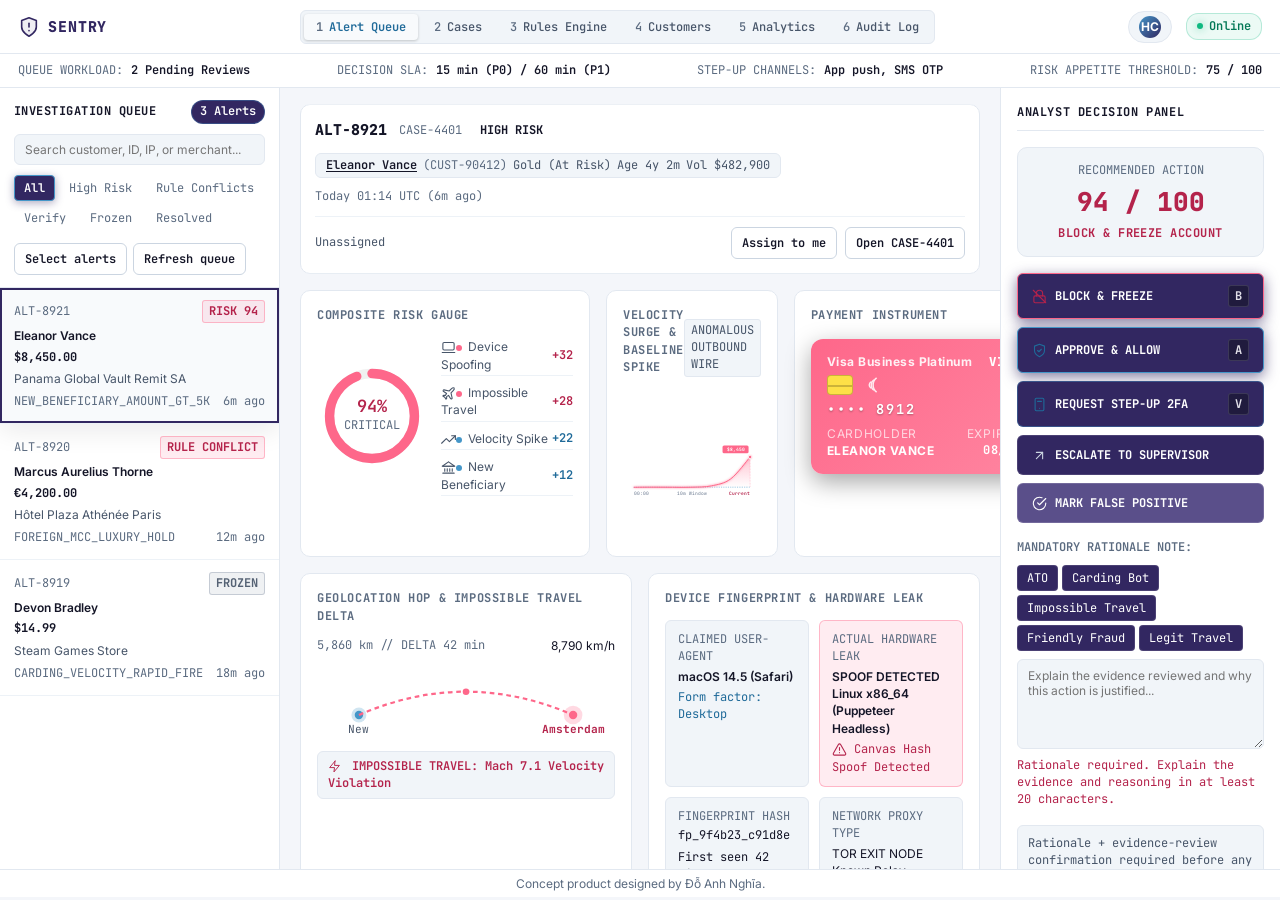
==== commit 0a03260f: "Polish SENTRY into a real-product surface - Remove prototype signals from the product UI: evidence t" ====
--- a/index.html
+++ b/index.html
@@ -56,9 +56,17 @@
         <span class="shift-status-dot"></span>
         <span>Day Shift (EMEA / AMER)</span>
       </div>
-      <div class="analyst-badge">
-        <div class="analyst-avatar">DN</div>
-        <span>Đỗ Anh Nghĩa (Senior Analyst)</span>
+      <div class="account-menu">
+        <button type="button" class="analyst-badge" id="accountMenuButton" aria-haspopup="true" aria-expanded="false" aria-controls="accountMenuPanel">
+          <span class="analyst-avatar" aria-hidden="true">HC</span>
+          <span>Hannah Cole (Senior Analyst)</span>
+        </button>
+        <div class="account-menu-panel" id="accountMenuPanel" role="group" aria-label="Account" hidden>
+          <div class="account-menu-name">Hannah Cole</div>
+          <div class="account-menu-meta">Senior Fraud Analyst (L3)</div>
+          <div class="account-menu-meta mono">hannah.cole@sentryrisk.app</div>
+          <button type="button" class="account-menu-action" id="signOutButton">Sign out</button>
+        </div>
       </div>
       <div class="system-status-indicator" title="Console Core Engine Active">
         <span class="pulse-dot"></span>
@@ -68,22 +76,18 @@
   </header>
 
   <!-- Sub-Header KPI Ticker -->
-  <aside class="sentry-kpi-strip" aria-label="Prototype operational telemetry — synthetic scenario data">
+  <aside class="sentry-kpi-strip" aria-label="Shift overview">
     <div class="kpi-block">
       <span class="kpi-lbl">Queue Workload:</span>
       <span class="kpi-val text-danger" id="kpiOpenAlerts">24 Pending Reviews</span>
     </div>
     <div class="kpi-block">
-      <span class="kpi-lbl">Decision Time Evidence:</span>
-      <span class="kpi-val text-warning">Not measured, Round 01 pending</span>
+      <span class="kpi-lbl">Decision SLA:</span>
+      <span class="kpi-val">15 min (P0) / 60 min (P1)</span>
     </div>
     <div class="kpi-block">
-      <span class="kpi-lbl">False Positive Evidence:</span>
-      <span class="kpi-val text-warning">Not measured, 0 verified sessions</span>
-    </div>
-    <div class="kpi-block">
-      <span class="kpi-lbl">Autonomous Intercepts:</span>
-      <span class="kpi-val">Illustrative scenario data</span>
+      <span class="kpi-lbl">Step-up Channels:</span>
+      <span class="kpi-val">App push, SMS OTP</span>
     </div>
     <div class="kpi-block">
       <span class="kpi-lbl">Risk Appetite Threshold:</span>
@@ -360,7 +364,7 @@
               <td class="mono-cell">CASE-4401</td>
               <td><span class="badge-status badge-danger">CRITICAL (P0)</span></td>
               <td class="bold">Eleanor Vance (CUST-90412)</td>
-              <td>Đỗ Anh Nghĩa</td>
+              <td>Hannah Cole</td>
               <td class="mono-cell">1 Alert ($8,450.00 Wire)</td>
               <td class="mono-cell text-danger">08m 14s</td>
               <td><span class="badge-status badge-danger">UNDER_REVIEW</span></td>
@@ -369,7 +373,7 @@
               <td class="mono-cell">CASE-4402</td>
               <td><span class="badge-status badge-conflict">RULE_CONFLICT (P1)</span></td>
               <td class="bold">Marcus Aurelius Thorne (VIP)</td>
-              <td>Đỗ Anh Nghĩa</td>
+              <td>Hannah Cole</td>
               <td class="mono-cell">1 Alert (€4,200.00 POS)</td>
               <td class="mono-cell">32m 00s</td>
               <td><span class="badge-status badge-conflict">CONFLICT_TRIAGE</span></td>
@@ -460,6 +464,8 @@
     </section>
 
   </main>
+
+  <footer class="sentry-footer">Concept product designed by Đỗ Anh Nghĩa.</footer>
 
   <!-- Scripts -->
   <script src="js/icons.js"></script>
--- a/css/styles.css
+++ b/css/styles.css
@@ -1977,3 +1977,75 @@
 @media (min-width: 821px) { .header-right { flex-wrap: nowrap; } }
 @media (max-width: 1600px) and (min-width: 821px) { .shift-status-pill, .console-label { display: none; } }
 @media (max-width: 1280px) and (min-width: 821px) { .analyst-badge span:not(.analyst-avatar) { display: none; } }
+
+/* Account menu (header) */
+.account-menu { position: relative; }
+button.analyst-badge { font: inherit; font-size: 12px; font-weight: 500; color: var(--text-primary); cursor: pointer; min-height: 32px; }
+button.analyst-badge:hover { background: var(--bg-surface-hover); }
+button.analyst-badge:focus-visible { outline: 3px solid var(--border-focus); outline-offset: 2px; }
+.account-menu-panel {
+  position: absolute; right: 0; top: calc(100% + 6px); z-index: 1200; width: 248px; padding: 12px;
+  border: 1px solid var(--border-strong); border-radius: var(--radius-md); background: var(--bg-surface);
+  box-shadow: 0 12px 30px rgba(20, 21, 39, 0.16); display: flex; flex-direction: column; gap: 4px;
+}
+.account-menu-panel[hidden] { display: none; }
+.account-menu-name { font-weight: 600; font-size: 13px; }
+.account-menu-meta { font-size: 12px; color: var(--text-secondary); overflow-wrap: anywhere; }
+.account-menu-action {
+  margin-top: 8px; min-height: 34px; border: 1px solid var(--border-strong); border-radius: var(--radius-sm);
+  background: var(--bg-surface); color: var(--text-primary); font: 600 12px var(--font-body); cursor: pointer;
+}
+.account-menu-action:hover { background: var(--bg-surface-hover); }
+.account-menu-action:focus-visible { outline: 3px solid var(--border-focus); outline-offset: 2px; }
+
+/* Footer: one honest line */
+.sentry-footer {
+  height: 28px; display: flex; align-items: center; justify-content: center; padding: 0 16px;
+  border-top: 1px solid var(--border-color); background: var(--bg-surface);
+  font-size: 12px; color: var(--text-muted); text-align: center;
+}
+.split-workspace-layout { height: calc(100vh - 54px - 37px - 28px); }
+@media (max-width: 820px) {
+  .split-workspace-layout { height: auto; }
+  .sentry-footer { height: auto; padding: 10px 16px; }
+}
+
+/* Demo tools: only mounted with ?demo=1 */
+.demo-tools { position: fixed; right: 14px; bottom: 40px; z-index: 1300; display: flex; flex-direction: column; align-items: flex-end; gap: 8px; }
+.demo-tools .demo-menu-panel { position: static; width: 250px; }
+.demo-tools .demo-menu-button { box-shadow: 0 6px 18px rgba(20, 21, 39, 0.14); opacity: 0.92; }
+.demo-tools .demo-menu-button:hover { opacity: 1; }
+@media (max-width: 820px) { .demo-tools { right: 8px; bottom: 8px; } }
+
+/* Sign-in screen */
+.sentry-signin {
+  position: fixed; inset: 0; z-index: 2000; overflow-y: auto; display: flex; align-items: center; justify-content: center;
+  padding: 24px 16px; background: var(--bg-app);
+}
+.signin-card {
+  width: 100%; max-width: 400px; padding: 28px; border: 1px solid var(--border-color); border-radius: var(--radius-lg);
+  background: var(--bg-surface); box-shadow: 0 18px 48px rgba(20, 21, 39, 0.10); display: flex; flex-direction: column; gap: 14px;
+}
+.signin-brand { display: flex; align-items: center; gap: 8px; color: var(--btn-primary); font: 700 16px var(--font-mono); letter-spacing: 0.08em; }
+.signin-title { font-size: 20px; line-height: 1.3; margin: 4px 0 0; }
+.signin-sub { margin: -8px 0 4px; color: var(--text-secondary); font-size: 13px; }
+.signin-continue, .signin-submit {
+  min-height: 44px; display: flex; align-items: center; justify-content: center; gap: 10px; border-radius: var(--radius-sm);
+  font: 600 14px var(--font-body); cursor: pointer;
+}
+.signin-continue { border: 1px solid var(--btn-primary); background: var(--btn-primary); color: #FFFFFF; }
+.signin-continue:hover { background: var(--btn-primary-hover); }
+.signin-submit { border: 1px solid var(--border-strong); background: var(--bg-surface); color: var(--text-primary); }
+.signin-submit:hover { background: var(--bg-surface-hover); }
+.signin-continue:focus-visible, .signin-submit:focus-visible, .signin-field input:focus-visible { outline: 3px solid var(--border-focus); outline-offset: 2px; }
+.signin-divider { display: flex; align-items: center; gap: 10px; color: var(--text-muted); font-size: 12px; }
+.signin-divider::before, .signin-divider::after { content: ""; flex: 1; height: 1px; background: var(--border-color); }
+.signin-form { display: flex; flex-direction: column; gap: 12px; }
+.signin-field { display: flex; flex-direction: column; gap: 6px; font-size: 12px; font-weight: 600; color: var(--text-secondary); }
+.signin-field input {
+  min-height: 40px; padding: 0 12px; border: 1px solid var(--border-strong); border-radius: var(--radius-sm);
+  background: var(--bg-surface-input); color: var(--text-primary); font: 400 14px var(--font-body);
+}
+.signin-error { padding: 8px 10px; border-radius: var(--radius-sm); background: var(--risk-high-bg); color: var(--risk-high-text); font-size: 12px; }
+.signin-error[hidden] { display: none; }
+.signin-foot { margin: 6px 0 0; text-align: center; font-size: 12px; color: var(--text-muted); }
